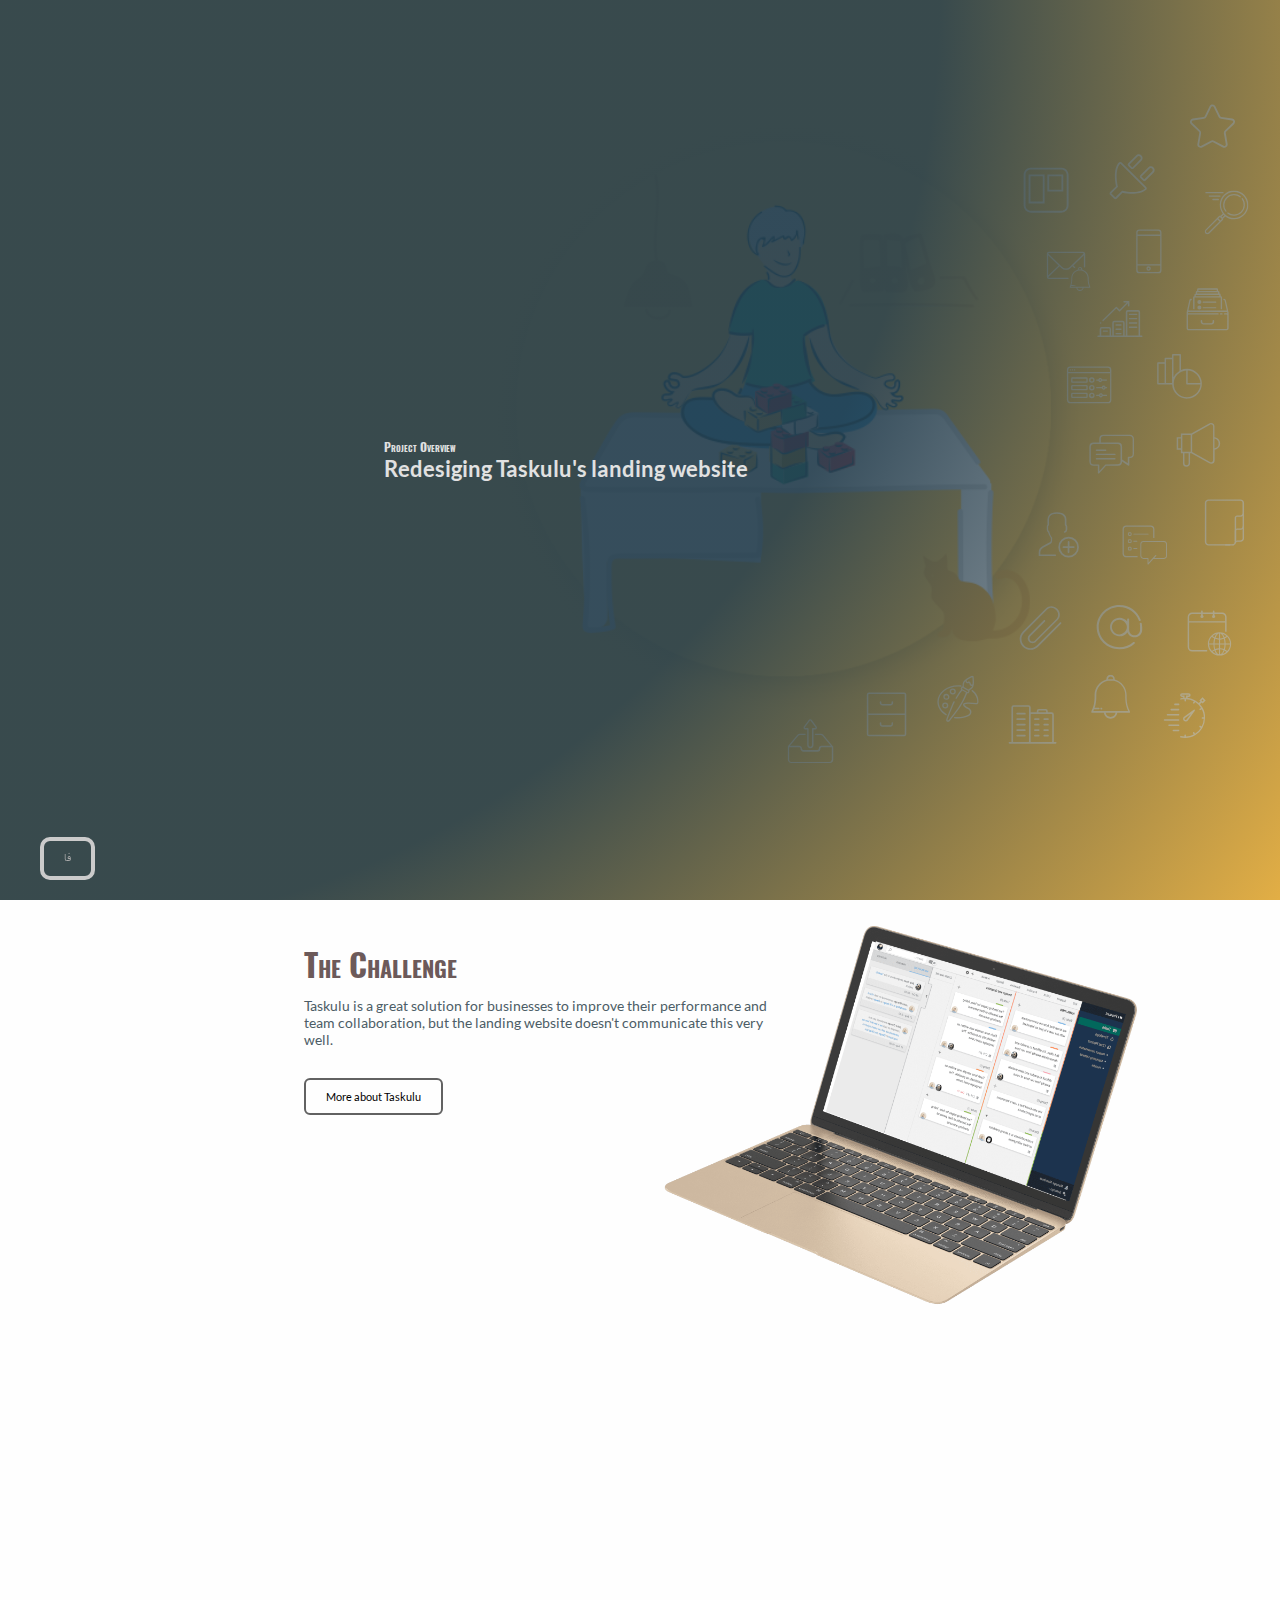
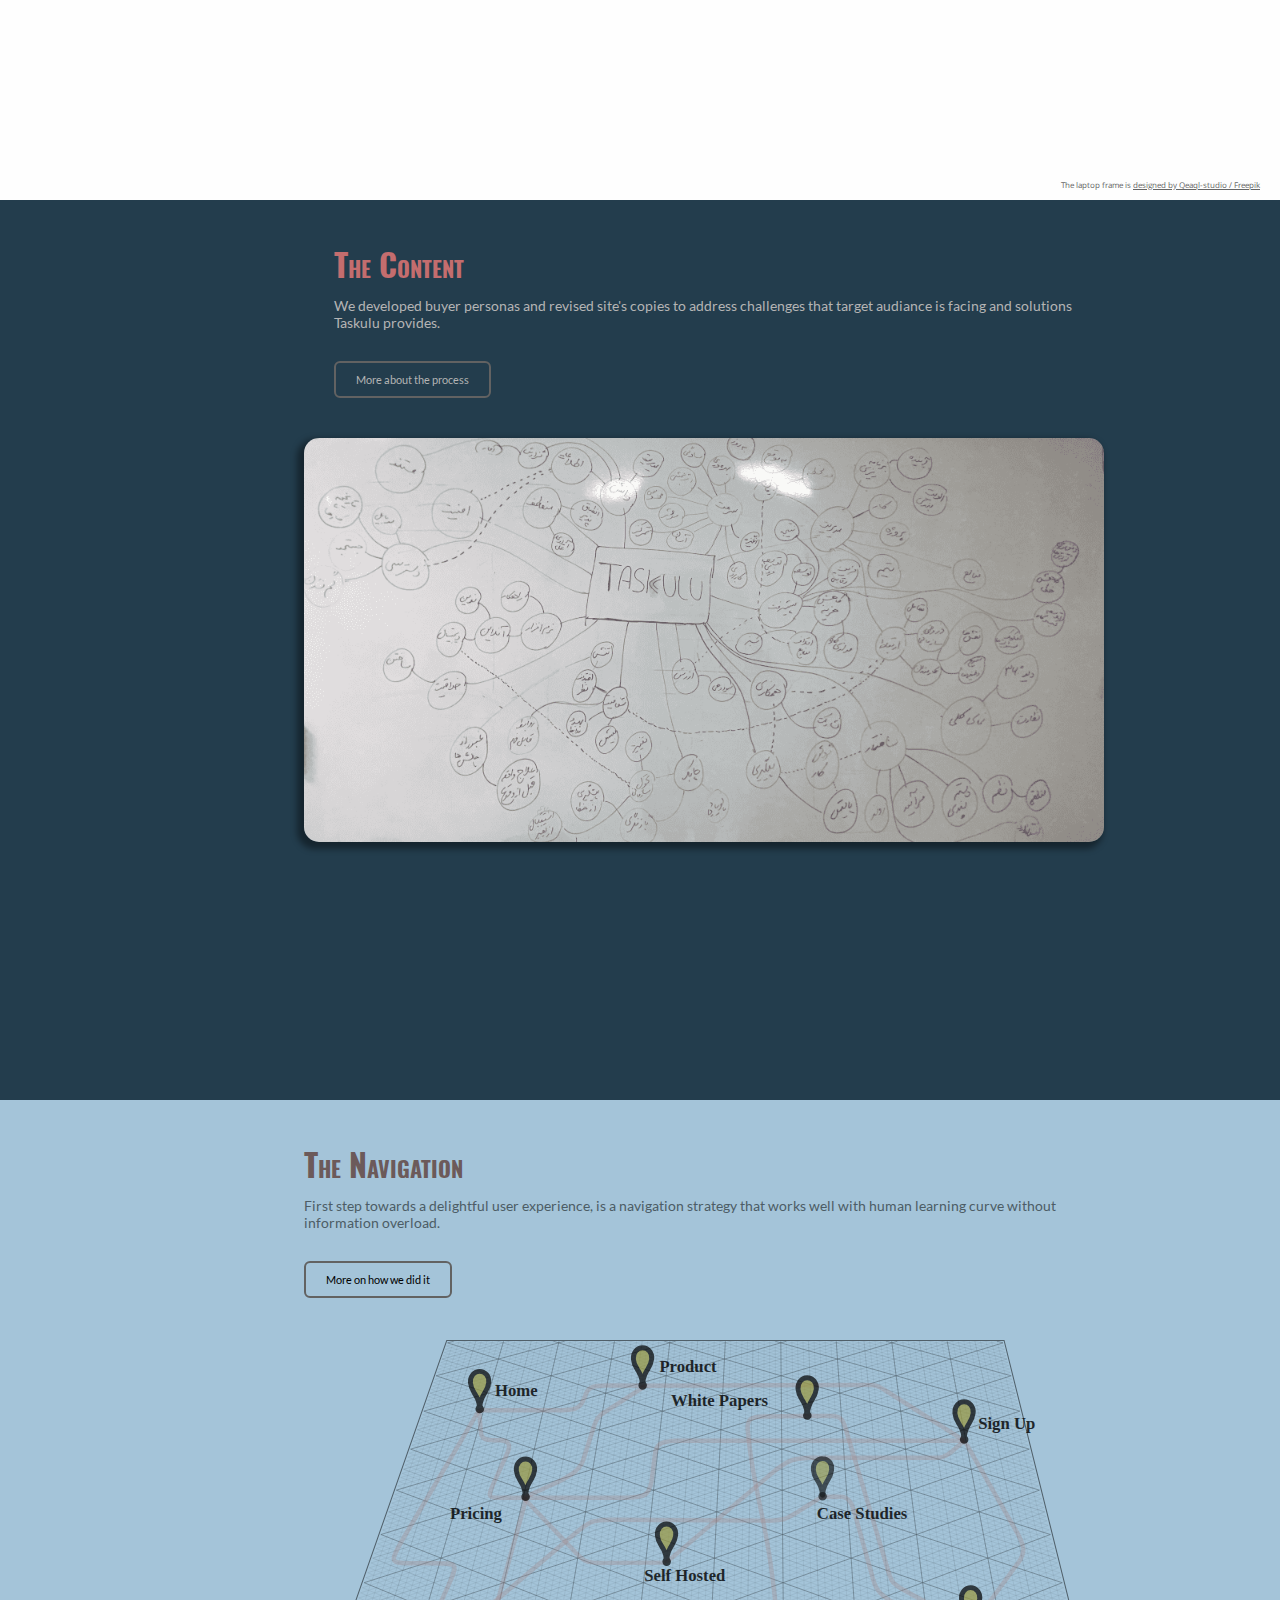
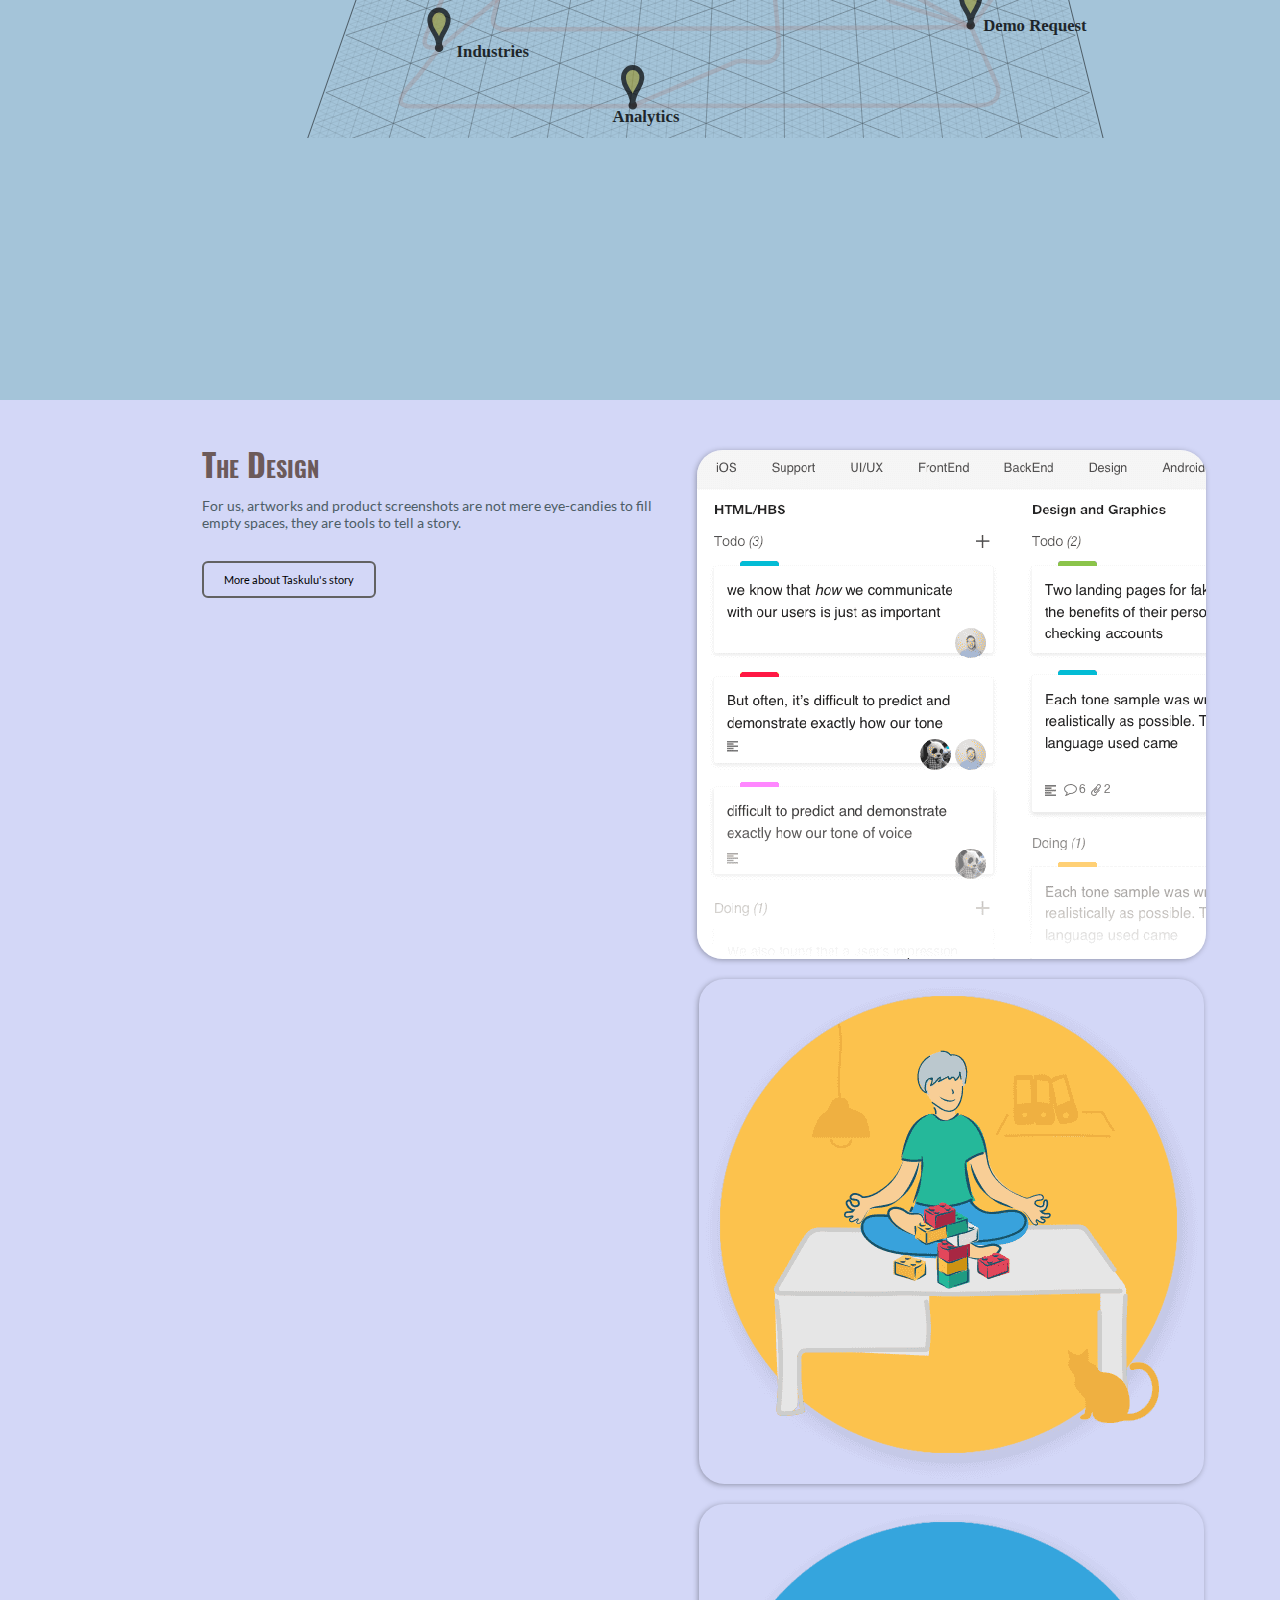
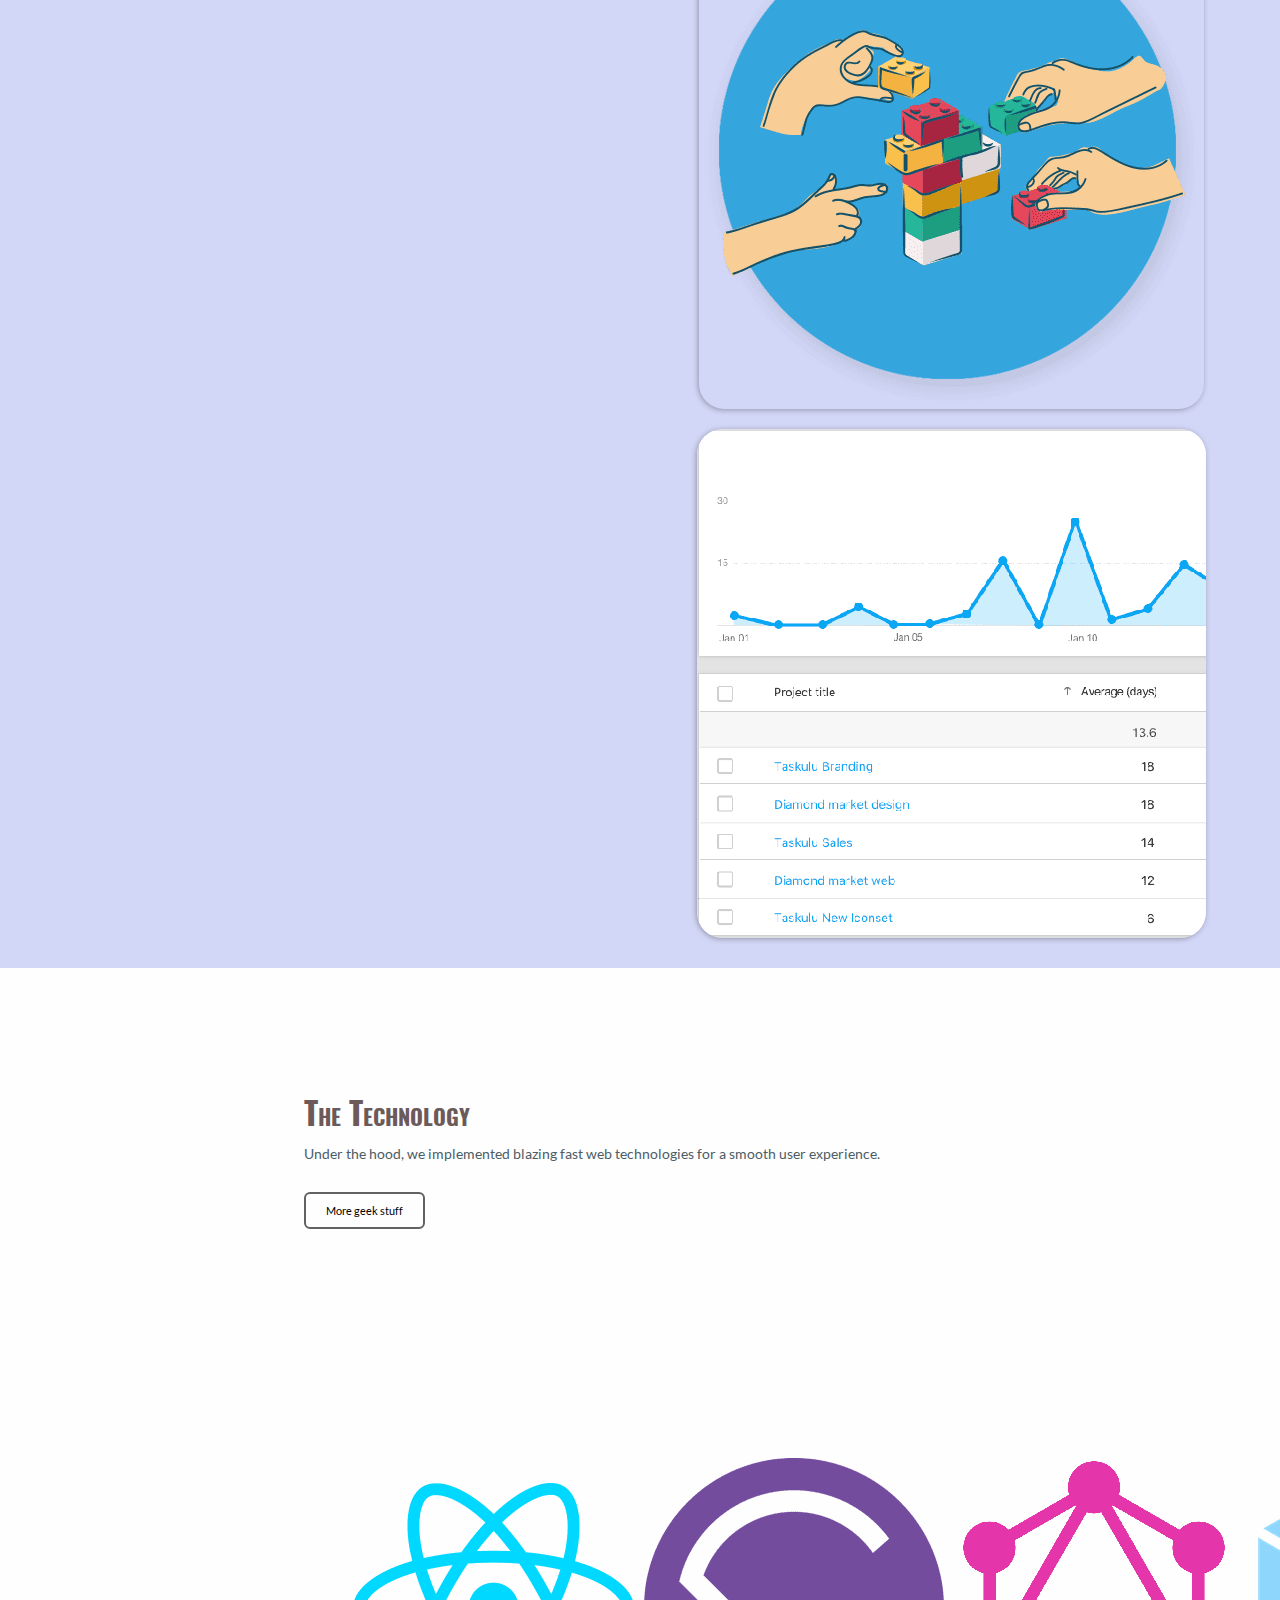
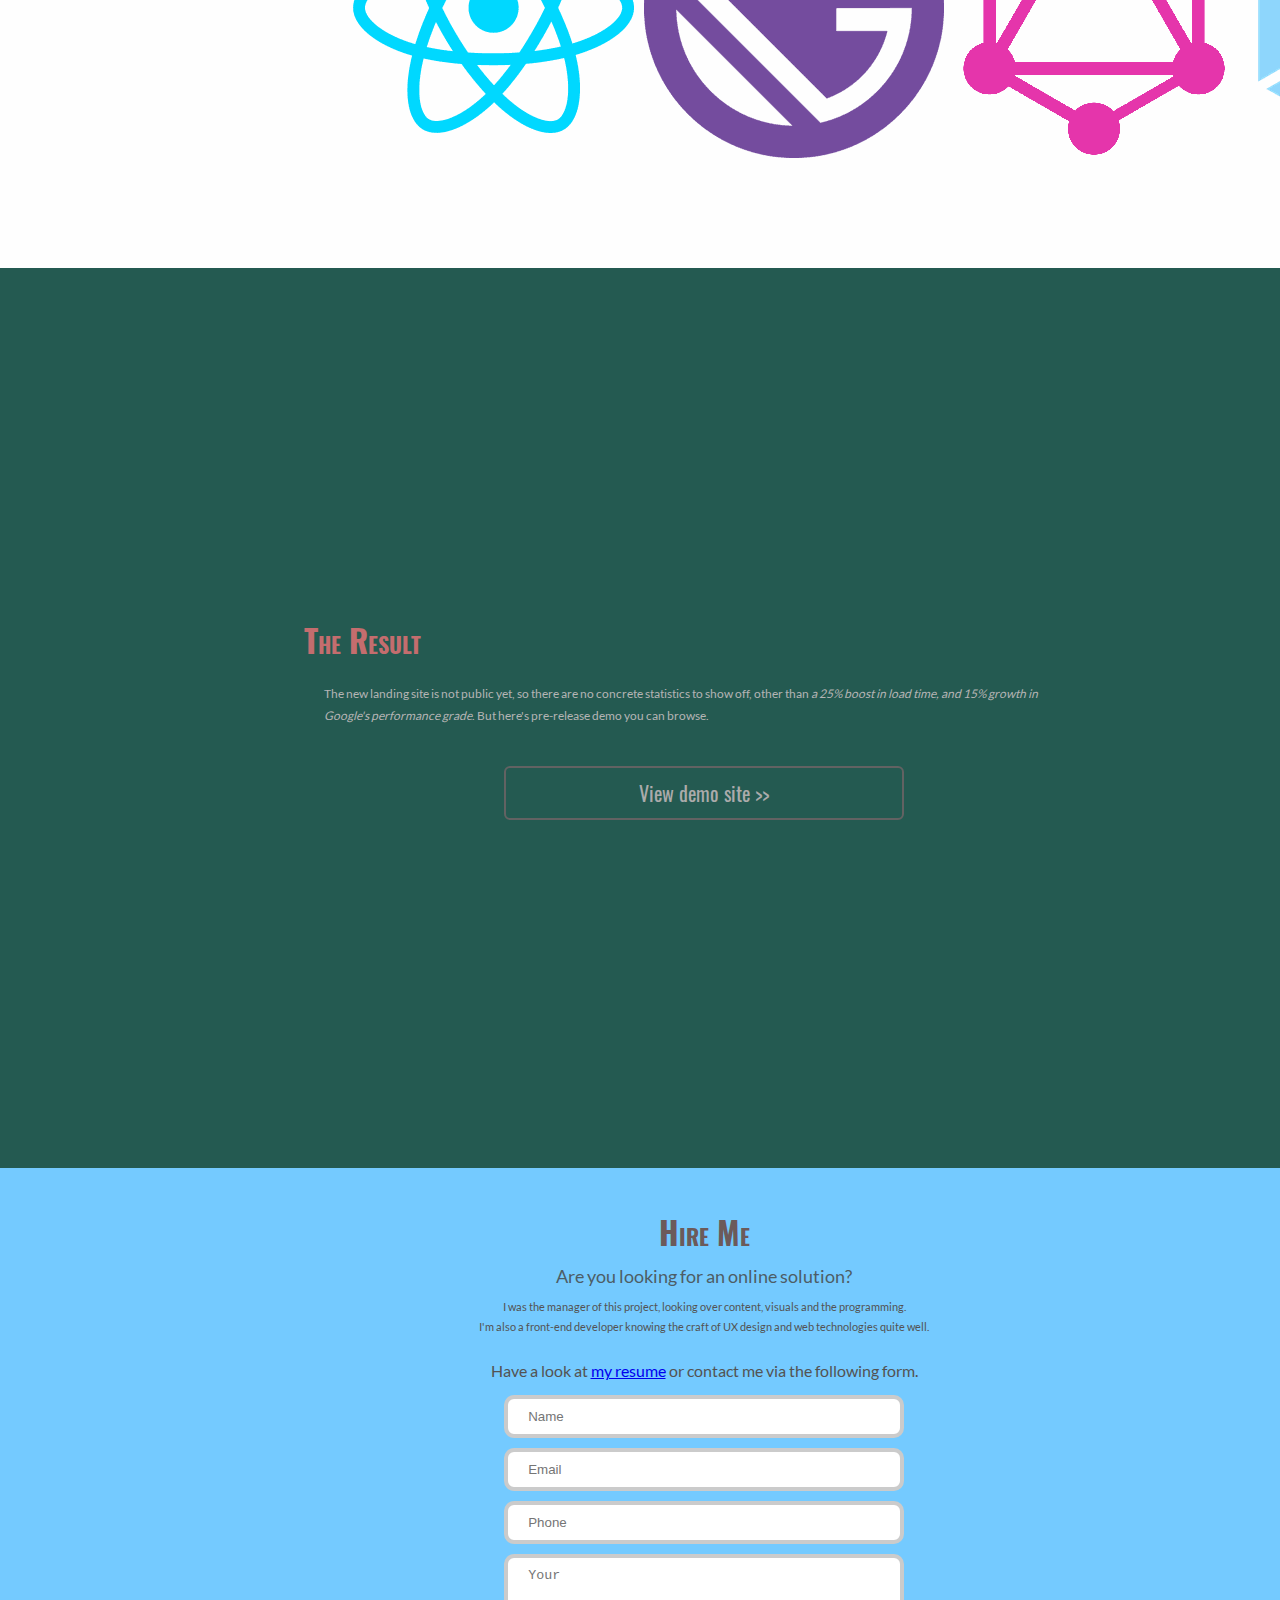
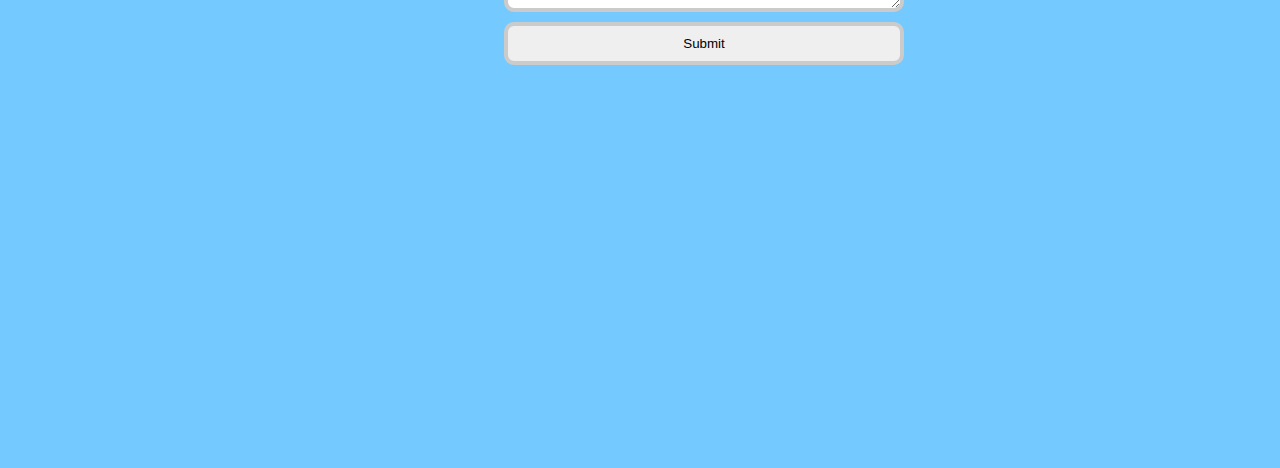
==== taskulu.html @ 46c04c1b "Bumped 1.5" ====
<!DOCTYPE html>
<html dir="ltr">
  <head>
    <meta charset="UTF-8">
    <title>Redesigning Taskulu Landing Pages | Sina Sabbagh</title>
    <!-- <link href="https://fonts.googleapis.com/css?family=Open+Sans|Oswald|Roboto" rel="stylesheet"> -->
  <link href="css/main.d9b1250812ee4d4c879d.css" rel="stylesheet"><link href="css/fonts.css" rel="stylesheet"></head>
  <body class="fold">

    <div id="main-content"></div>
  <script type="text/javascript" src="js/runtime.3bb8c0f67fd676aefd17.js"></script><script type="text/javascript" src="js/vendor.807e82af9c03fbf7064e.js"></script><script type="text/javascript" src="js/main.eb45f261a9bdfcc19842.js"></script><script type="text/javascript" src="js/taskulu.64049c1c1259d223e835.js"></script></body>
</html>
---- css/main.d9b1250812ee4d4c879d.css ----
@font-face {
  font-family: "Sahel";
  src: url(../font/af9c9e017b90773e83fae9c67cc46605.ttf) format("truetype"),
       url(../font/c7a085c1c58b9d9181881635ad5d2256.eot) format("embedded-opentype"),
       url(../font/c59ff27efabee832aace05b00f83fa58.woff) format("woff");
  font-weight: 400;
}
@font-face {
  font-family: "Sahel";
  src: url(../font/5d976e392434aea919481c6c4077c45b.ttf) format("truetype"),
       url(../font/1ae8e586e7959501445728aefc233be3.eot) format("embedded-opentype"),
       url(../font/6f682b927b5a87efbdadcc804914c182.woff) format("woff");
  font-weight: 700;
}
@font-face {
  font-family: "Sahel";
  src: url(../font/68e98d88ec4275b1d8bcd67b2d12091c.ttf) format("truetype"),
       url(../font/a0147ad1d03da743e2d6d07812b6eb13.eot) format("embedded-opentype"),
       url(../font/9229d19cd80fbca55aac46f9d9da66e1.woff) format("woff");
  font-weight: 600;
}
@font-face {
  font-family: "Vazir";
  src: url(../font/dec57885836e1d78b278784703bfc3aa.ttf) format("truetype"),
       url(../font/d45d679ecbbf3e85f6fe924a3349611e.eot) format("embedded-opentype"),
       url(../font/4354348970f3bff75d294a1011617152.woff) format("woff"),
       url(../font/9c8601621b8b811cffb4375d255074cd.woff2) format("woff2");
  font-weight: 700;
}
@font-face {
  font-family: "Vazir";
  src: url(../font/d00f44216fda6aef5873d083017fdd15.ttf) format("truetype"),
       url(../font/b358a632638ddc12101a6dafd633b625.eot) format("embedded-opentype"),
       url(../font/98b6a3b0644ce527306cefecd0311a11.woff) format("woff"),
       url(../font/5c0560feb2821b1ce47e84dbc1f2e877.woff2) format("woff2");
  font-weight: 600;
}
@font-face {
  font-family: "Vazir";
  src: url(../font/11ef813ddc4c9ae17d99028f6132427a.ttf) format("truetype"),
       url(../font/25b78a6e8f255ab89e160c7e4ca30ebb.eot) format("embedded-opentype"),
       url(../font/6134834d89c131f956774f6453ccb75f.woff) format("woff"),
       url(../font/02857cdb103688a9f9026b39a7e4c8d8.woff2) format("woff2");
  font-weight: 500;
}
@font-face {
  font-family: "Vazir";
  src: url(../font/11bc0b0762f1ba3f8393eda4a4d96984.ttf) format("truetype"),
       url(../font/81fd1bcee68b84a31baa21aeb277d7e8.eot) format("embedded-opentype"),
       url(../font/a5772df426fc2720df4132d658940a78.woff) format("woff"),
       url(../font/f92c929f0d7b288b8142477a80589a17.woff2) format("woff2");
  font-weight: 400;
}
@font-face {
  font-family: "Vazir";
  src: url(../font/5a7ca35b2f17908beb216ea97cce08a8.ttf) format("truetype"),
       url(../font/51d16771c8bf9759531066861015353f.eot) format("embedded-opentype"),
       url(../font/388980cd8094ad738e8b23d5c470cac1.woff) format("woff"),
       url(../font/f437d6d275dd7d5c36a5302bc9506e34.woff2) format("woff2");
  font-weight: 300;
}
@font-face {
  font-family: "Samim";
  src: url(../font/a6bec9aa21ea70bc5cdf0bf3d1a1167a.ttf) format("truetype"),
       url(../font/86b8e607522de386e73e6916a2a597df.eot) format("embedded-opentype"),
       url(../font/6265b95a42920a319ffeb9503bd8bc86.woff) format("woff"),
       url(../font/9c8a097add90645d3148366755a5603e.woff2) format("woff2");
  font-weight: 600 700;
}
@font-face {
  font-family: "Samim";
  src: url(../font/cc531f954ce155c4f4863b68e9887b50.ttf) format("truetype"),
       url(../font/72cafbdf020a29ff359617a52f33763c.eot) format("embedded-opentype"),
       url(../font/fa7346efac7e73726609856d16ac964f.woff) format("woff"),
       url(../font/1fbc03d10ac685ee770f932e24f7e5b1.woff2) format("woff2");
  font-weight: 300 400;
}
/* RESET */
*, *:before, *:after {
  -webkit-box-sizing: border-box;
          box-sizing: border-box;
}
html {
  font-size: 62.5%;
  font-family: 'Open Sans'/*rtl:Sahel*/
}
html[dir], [dir] body, [dir] h1, [dir] h2, [dir] h3, [dir] h4, [dir] h5, [dir] h6, [dir] p, [dir] ol, [dir] ul, [dir] menu, [dir] section {
  margin: 0;
  padding: 0;
}
/* Resume */
[dir] .resume {
    margin: 20px 5%;
}
.resume a {
    text-decoration: none;
}
.name {
    font-size: 4rem;
}
#profession {
    font-size: 1.4rem;
    color: #2e2e2b;
}
.job-section {
    width: 60%;
}
.listing-title, #skills {
    font-size: 2.6rem;
    font-weight: 600;
}
[dir] .listing-title, [dir] #skills {
    margin-top: 15px;
}
.job-title {
    font-size: 2rem;
    line-height: 1.6;
    font-weight: 500;
    color: #4f4c4f;
}
.job-link {
    font-size: 1.4rem;
    line-height: 1.5;
    font-weight: 600;
}
[dir] .job-link {
    padding-bottom: 10px;
}
.job-duration {
    font-size: 1.4rem;
    font-style: italic;
    color: #867b86;
    font-weight: 600;
    line-height: 1.5;
}
[dir] .job-duration {
    padding-bottom: 10px;
}
[dir] .job-heading {
    margin-top: 10px;
}
.job-desc {
    font-family: Lato;
    font-size: 1.6rem;
    font-weight: 700;
}
[dir] .job-desc {
    padding-bottom: 15px;
}
[dir] .job-desc ul:not(:first-child) {
    margin-top: 10px;
}
.job-desc ul {
    font-size: 1.4rem;
    font-weight: 400;
    line-height: 1.6;
}
[dir=ltr] .job-desc ul {
  margin-left: 20px;
}
[dir=rtl] .job-desc ul {
    margin-right: 20px;
}
/* skill svg */
.skill-set {
    display: -webkit-inline-box;
    display: -ms-inline-flexbox;
    display: inline-flex;
    -webkit-box-align: start;
        -ms-flex-align: start;
            align-items: start;
    width: 45%;
}
[dir] .skill-set {
    margin: 20px 0;
}
.skill-title {
    font-size: 1.8rem;
    font-weight: 700;
    -ms-flex-preferred-size: 50%;
        flex-basis: 50%;
}
.skill-svg svg {
    width: 30%;
    height: 30%
}
@media (max-width: 1024px) {
    .job-section {
        width: 80%
    }
}
@media (max-width: 800px) {
    .job-section {
        width: 100%
    }
}
@media (max-width: 500px) {
    .skill-set {
        width: 100%;
    }
}
/* MENU */
.menu {
  width: 15%;
  position: fixed;
  z-index: 10;

}
.menu ul {
  width: 80%;
  -webkit-transform: translate(0,-250px);
      -ms-transform: translate(0,-250px);
  transition: opacity 0.3s cubic-bezier(.27,.72,.05,1.24), -webkit-transform 0.3s 0.1s cubic-bezier(.27,.72,.05,1.24);
  -o-transition: opacity 0.3s cubic-bezier(.27,.72,.05,1.24), transform 0.3s 0.1s cubic-bezier(.27,.72,.05,1.24);
  transition: opacity 0.3s cubic-bezier(.27,.72,.05,1.24), transform 0.3s 0.1s cubic-bezier(.27,.72,.05,1.24);
  transition: opacity 0.3s cubic-bezier(.27,.72,.05,1.24), transform 0.3s 0.1s cubic-bezier(.27,.72,.05,1.24), -webkit-transform 0.3s 0.1s cubic-bezier(.27,.72,.05,1.24);
  line-height: 2;
  opacity: 0;
}
[dir] .menu ul {
          transform: translate(0,-250px);
  -webkit-transition: opacity 0.3s cubic-bezier(.27,.72,.05,1.24), -webkit-transform 0.3s 0.1s cubic-bezier(.27,.72,.05,1.24);
  margin: 0 auto;
  padding-top: 20px;
}
.menu li {
  list-style-type: none;
}
.menu li span {
  text-decoration: none;
  color: #ababab;
  font-weight: 600;
  font-size: 0.8rem;
}
.menu li span:hover {
  color: #dfdfdf;
}
[dir] .menu li span:hover {
  cursor: pointer;
}
.menu.dark li span, .menu.dark span:hover {
  color: #1b1b1b;
}
.menu li {
  -o-transition: all 0.3s cubic-bezier(0.46,0.03,.52,0.96);
  transition: all 0.3s cubic-bezier(0.46,0.03,.52,0.96);
}
[dir] .menu li {
  -webkit-transition: all 0.3s cubic-bezier(0.46,0.03,.52,0.96);
}
.menu.show ul {
  opacity: 1;
  -webkit-transform: translate(0,150px);
      -ms-transform: translate(0,150px);
}
[dir] .menu.show ul {
          transform: translate(0,150px);
}
#lang-switch {
  position: fixed;
  bottom: 20px;
  font-weight: 400;
  font-size: 1rem;
  color: #ababab;
}
[dir] #lang-switch {
  background-color: transparent;
  padding: 10px 20px;
  margin-top: 20px;
  border-radius: 10px;
  border: 4px solid #cbcbcb;
}
[dir=ltr] #lang-switch {
  margin-left: 40px;
  font-family: "Vazir"/*rtl:Lato*/;
}
[dir=rtl] #lang-switch {
  margin-right: 40px;
  font-family: Lato;
}
#lang-switch.dark {
  color: #4e4e4e;
}
[dir] #lang-switch.dark {
  border-color: #868686;
}
#credit {
  font-family: 'Open Sans';
  font-size: 0.8rem;
  position: absolute;
  bottom: 0;
}
[dir] #credit {
  padding: 10px 20px;
}
[dir=ltr] #credit {
  right: 0;
}
[dir=rtl] #credit {
  left: 0;
}
/* ENTRY */
.entry {
  min-height: 100vh;
}
[dir] .entry {
  padding-top: 20px;
}
[dir=ltr] .entry {
  padding-left: 15%;
  padding-right: 5%;
}
[dir=rtl] .entry {
  padding-right: 15%;
  padding-left: 5%;
}
.entry.flex-col {
  display: -webkit-box;
  display: -ms-flexbox;
  display: flex;
  -webkit-box-orient: vertical;
  -webkit-box-direction: normal;
      -ms-flex-direction: column;
          flex-direction: column;
  -ms-flex-pack: distribute;
      justify-content: space-around;
}
[dir] .entry.flex-col {
  padding-top: 0;
}
.entry.flex-row {
  display: -webkit-box;
  display: -ms-flexbox;
  display: flex;
  -ms-flex-pack: distribute;
      justify-content: space-around;
}
.entry-copy, .entry-images {
  width: 80%;
}
[dir] .entry-copy, [dir] .entry-images {
  margin: 0 auto;
  padding:  20px 10px;
}
.entry-title {
  font-size: 3.6rem;
  font-variant-caps: small-caps;
  color: #6c5a5a;
  -o-transition: font-size 0.1s;
  transition: font-size 0.1s;
}
[dir] .entry-title {
  -webkit-transition: font-size 0.1s;
}
.entry-intro {
  font-size: 1.4rem;
  -o-transition: font-size 0.1s ;
  transition: font-size 0.1s ;
  color: #4D5D66;
}
[dir] .entry-intro {
  -webkit-transition: font-size 0.1s ;
  padding-top: 10px;
}
.entry-less {
  display: none;
}
.entry-desc {
  display: none;
  font-size: 1.2rem;
  line-height: 1.8;
  z-index: -10;
  transition: display 0.5s, z-index 0.5s, -webkit-transform 0.5s;
  -o-transition: display 0.5s, transform 0.5s, z-index 0.5s;
  transition: display 0.5s, transform 0.5s, z-index 0.5s;
  transition: display 0.5s, transform 0.5s, z-index 0.5s, -webkit-transform 0.5s;
  color: #535353;
}
[dir] .entry-desc {
  padding: 10px 20px;
  -webkit-transition: display 0.5s, z-index 0.5s, -webkit-transform 0.5s;
}
[dir=ltr] .entry-desc {
  -webkit-transform: translate(-100px);
  -ms-transform: translate(-100px);
  transform: translate(-100px);
}
[dir=rtl] .entry-desc {
  -webkit-transform: translate(100px);
      -ms-transform: translate(100px);
          transform: translate(100px);
}
.entry-contact {
  font-size: 1.2rem;
  line-height: 1.8;
  color: #535353;
}
[dir] .entry-contact {
  padding: 10px 20px;
}
.entry-desc.show {
  display: block;
  -webkit-transform: none;
      -ms-transform: none;
  z-index: 10;
}
[dir] .entry-desc.show {
          transform: none;
}
[dir=ltr] .entry-desc ul {
  padding-left: 20px;
}
[dir=rtl] .entry-desc ul {
  padding-right: 20px;
}
.light .entry-title {
  color: /*#dab8b8*/ #C46D6E;
}
.light .entry-intro, .light .entry-desc,
.light .entry-more, .light .entry-less {
  color: #b4b4b4;
}
.more .entry-title {
  font-size: 2rem
}
.more .entry-desc {
  z-index: 10;
  -webkit-transform: none;
      -ms-transform: none;
  display: block
}
[dir] .more .entry-desc {
          transform: none
}
.more .entry-intro {
  font-size: 1rem;
}
.more .entry-less {
  display: inline-block;
}
[dir] .more .entry-less {
  margin-top: 10px;
}
[dir=ltr] .more .entry-less {
  margin-left:  20px;
}
[dir=rtl] .more .entry-less {
  margin-right:  20px;
}
.entry-more, .entry-less {
  font-weight: 700;
  font-size: 1.1rem;
  z-index: 0;
  -webkit-transform: translateY(0);
      -ms-transform: translateY(0);
}
[dir] .entry-more, [dir] .entry-less {
  cursor: pointer;
  border: 2px #626262 solid;
  padding: 10px 20px;
  margin-top: 30px;
  text-align: center;
  border-radius: 6px;
          transform: translateY(0);
}
/* ENTRY & CONTENT */
#content .entry-more, #content .entry-less {
  font-size: 1.1rem;
}
[dir] #content .entry-more, [dir] #content .entry-less {
  text-align: center;
  border-radius: 6px;
}
.more .entry-more, #content .more .entry-more {
  z-index: -10;
  -webkit-transform: translateY(-100px);
      -ms-transform: translateY(-100px);
  display: none
}
[dir] .more .entry-more, [dir] #content .more .entry-more {
          transform: translateY(-100px)
}
.entry-more, #content .entry-more {
  display: inline-block;
  transition: z-index 0.5s, display 0.5s, -webkit-transform 0.5s;
  -o-transition: transform 0.5s, z-index 0.5s, display 0.5s;
  transition: transform 0.5s, z-index 0.5s, display 0.5s;
  transition: transform 0.5s, z-index 0.5s, display 0.5s, -webkit-transform 0.5s;
}
[dir] .entry-more, [dir] #content .entry-more {
  margin-top: 30px;
  -webkit-transition: z-index 0.5s, display 0.5s, -webkit-transform 0.5s;
}
/* SECTIONS:FOLD */
#fold {
  display: -webkit-box;
  display: -ms-flexbox;
  display: flex;
}
[dir=ltr] #fold {
  background: -o-radial-gradient(0 0, circle, rgba(35, 61, 77, 0.9) 60%, rgba(0,0,0,0.1)), url(../images/fold.cbf228968a732eeb3babcf1296fadfa7.svg) right 30% / 100% no-repeat;
  background: radial-gradient(circle at 0 0, rgba(35, 61, 77, 0.9) 60%, rgba(0,0,0,0.1)), url(../images/fold.cbf228968a732eeb3babcf1296fadfa7.svg) right 30% / 100% no-repeat;
}
[dir=rtl] #fold {
  background: radial-gradient(circle at 0 0, rgba(0,0,0,0.1), rgba(35, 61, 77, 0.9) 60%), url(../images/fold-fa.86c01491b7176b899470435030f52497.svg) right 30% / 100% no-repeat;
  background: radial-gradient(circle at 0 0, rgba(0,0,0,0.1), rgba(35, 61, 77, 0.9) 60%), url(../images/fold-fa.86c01491b7176b899470435030f52497.svg) right 30% / 100% no-repeat;
}
[dir=ltr] #fold.entry {
  padding-left: 30%;
}
[dir=rtl] #fold.entry {
  padding-right: 30%;
}
.fold-copy {
  -ms-flex-item-align: center;
      align-self: center;
}
.fold-copy .entry-title {
  font-size: 1.2rem;
  color: #e1e1e1;
}
.fold-copy h1 {
  font-size: 2.2rem;
  color: #e1e1e1;
}
/* SECTIONS:CHALLENGE */
#challenge {
  position: relative;
}
#challenge .entry-image {
  width: 60%;
}
[dir=ltr] #challenge .entry-image {
  float: right;
  -webkit-clip-path:polygon(100% 0px, 100% 100%, 0% 100%, 0% 65.25%, 18.44% 50.05%, 30.58% 28.78%, 37.08% 0%)/*rtl:polygon(56.82% 0px, 68.81% 46.92%, 100% 62.43%, 100% 100%, 0% 100%, 0px 0px)*/;
  clip-path:polygon(100% 0px, 100% 100%, 0% 100%, 0% 65.25%, 18.44% 50.05%, 30.58% 28.78%, 37.08% 0%)/*rtl:polygon(56.82% 0px, 68.81% 46.92%, 100% 62.43%, 100% 100%, 0% 100%, 0px 0px)*/;
  shape-outside: polygon(100% 0px, 100% 100%, 0% 100%, 0% 65.25%, 18.44% 50.05%, 30.58% 28.78%, 37.08% 0%)/*rtl:polygon(56.82% 0px, 68.81% 46.92%, 100% 62.43%, 100% 100%, 0% 100%, 0px 0px)*/;
}
[dir=rtl] #challenge .entry-image {
  float: left;
  -webkit-clip-path:polygon(56.82% 0px, 68.81% 46.92%, 100% 62.43%, 100% 100%, 0% 100%, 0px 0px);
          clip-path:polygon(56.82% 0px, 68.81% 46.92%, 100% 62.43%, 100% 100%, 0% 100%, 0px 0px);
  shape-outside: polygon(56.82% 0px, 68.81% 46.92%, 100% 62.43%, 100% 100%, 0% 100%, 0px 0px);
}
/* SECTIONS:CONTENT */
#content {
  display: -webkit-box;
  display: -ms-flexbox;
  display: flex;
  -webkit-box-orient: vertical;
  -webkit-box-direction: normal;
      -ms-flex-direction: column;
          flex-direction: column;
  color: #e1e1e1;
}
[dir=ltr] #content .entry-copy {
  padding-right: 40px;
  padding-left: 40px;
}
[dir=rtl] #content .entry-copy {
  padding-left: 40px;
  padding-right: 40px;
}
#content .entry-image {
  width: 100%;
}
[dir] #content .entry-image {
  border-radius: 15px;
}
[dir=ltr] #content .entry-image {
  -webkit-box-shadow: -4px 4px 6px 3px rgba(0,0,0,0.4);
  box-shadow: -4px 4px 6px 3px rgba(0,0,0,0.4);
}
[dir=rtl] #content .entry-image {
  -webkit-box-shadow: 4px 4px 6px 3px rgba(0,0,0,0.4);
          box-shadow: 4px 4px 6px 3px rgba(0,0,0,0.4);
}
/* SECTIONS:DESIGN */
#design .entry-images {
  display: -webkit-box;
  display: -ms-flexbox;
  display: flex;
  -ms-flex-wrap: wrap;
      flex-wrap: wrap;
  width: 85%;
  -webkit-box-pack: center;
      -ms-flex-pack: center;
          justify-content: center;
}
#design .entry-image {
  -ms-flex-preferred-size: 48%;
      flex-basis: 48%;
  transition: -webkit-box-shadow 0.5s cubic-bezier(.27,.72,.05,1.24);
  -o-transition: box-shadow 0.5s cubic-bezier(.27,.72,.05,1.24);
  transition: box-shadow 0.5s cubic-bezier(.27,.72,.05,1.24);
  transition: box-shadow 0.5s cubic-bezier(.27,.72,.05,1.24), -webkit-box-shadow 0.5s cubic-bezier(.27,.72,.05,1.24);
}
[dir] #design .entry-image {
  margin: 10px auto;
  border-radius: 5%;
  -webkit-transition: -webkit-box-shadow 0.5s cubic-bezier(.27,.72,.05,1.24);
}
[dir=ltr] #design .entry-image {
  -webkit-box-shadow: -1px 1px 6px -1px rgba(0,0,0,0.4);
  box-shadow: -1px 1px 6px -1px rgba(0,0,0,0.4);
}
[dir=rtl] #design .entry-image {
  -webkit-box-shadow: 1px 1px 6px -1px rgba(0,0,0,0.4);
          box-shadow: 1px 1px 6px -1px rgba(0,0,0,0.4);
}
[dir=ltr] #design .entry-image:hover {
  -webkit-box-shadow: -2px 2px 7px -1px rgba(0,0,0,0.4);
  box-shadow: -2px 2px 7px -1px rgba(0,0,0,0.4);
}
[dir=rtl] #design .entry-image:hover {
  -webkit-box-shadow: 2px 2px 7px -1px rgba(0,0,0,0.4);
          box-shadow: 2px 2px 7px -1px rgba(0,0,0,0.4);
}
/* SECTIONS:TECHNOLOGY */
#technology .entry-images {
  display: -webkit-box;
  display: -ms-flexbox;
  display: flex;
  -ms-flex-pack: distribute;
      justify-content: space-around;
}
[dir] #technology .entry-images {
  padding: 10px 50px;
}
#technology .entry-image {
  -ms-flex-preferred-size: 10%;
      flex-basis: 10%
}
/* SECTIONS:HIRE */
[dir] #hire .entry-copy {
  text-align: center;
}
#hire .entry-intro {
  font-size: 1.8rem;
}
#hire .entry-desc {
  font-size: 1.1rem;
}
#hire .entry-contact {
  font-size: 1.6rem;
}
/* SECTIONS:RESULT */
#result .entry-more {
  width: 50%;
  display: block;
}
[dir] #result .entry-more {
  margin: 30px auto 0;
}
#result .entry-more a {
  text-decoration: none;
  color: #ababab;
  font-size: 2rem;
}
[dir=ltr] #result .entry-more a {
  font-weight: 400/*rtl:600*/;
  font-family: Oswald/*rtl:Samim*/;
}
[dir=rtl] #result .entry-more a {
  font-weight: 600;
  font-family: Samim;
}
/*Fonts*/
.entry-title {
  font-weight: 700;
  font-size: 3.2rem;
}
[dir=ltr] .entry-title {
  font-family: Oswald/*rtl:Sahel*/;
}
[dir=rtl] .entry-title {
  font-family: Sahel;
}
.entry-intro {
  font-weight: 400;
}
[dir=ltr] .entry-intro {
  font-family: Lato/*rtl:Vazir*/;
}
[dir=rtl] .entry-intro {
  font-family: Vazir;
}
.entry-more, .entry-less {
  font-weight: 400;
}
[dir=ltr] .entry-more, [dir=ltr] .entry-less {
  font-family: Lato/*rtl:Samim*/;
}
[dir=rtl] .entry-more, [dir=rtl] .entry-less {
  font-family: Samim;
}
.entry-desc, .entry-contact {
  font-weight: 400;
  font-size: 1.2rem;
}
[dir=ltr] .entry-desc, [dir=ltr] .entry-contact {
  font-family: Lato /*rtl:Vazir*/;
}
[dir=rtl] .entry-desc, [dir=rtl] .entry-contact {
  font-family: Vazir;
}
.fold-copy h1 {
  font-weight: 700
}
[dir=ltr] .fold-copy h1 {
  font-family: Lato /*rtl:Sahel*/
}
[dir=rtl] .fold-copy h1 {
  font-family: Sahel
}
[dir=ltr] .menu li span {
  font-family: 'Open Sans'/*rtl:Samim*/;
  font-weight: 600/*rtl:400*/;
}
[dir=rtl] .menu li span {
  font-family: Samim;
  font-weight: 400;
}
svg {
  width: 100%
}
svg .lines {
  opacity: 0.3
}
.navigation-svg {
  width: 80%;
}
[dir] .navigation-svg {
  margin: 0 auto;
}
[dir=ltr] #home-industry, [dir=ltr] #industry-cs, [dir=ltr] #cs-demo, [dir=ltr] #pricing-demo, [dir=ltr] #pricing-product, [dir=ltr] #product-signup, [dir=ltr] #home-pricing, [dir=ltr] #pricing-sh, [dir=ltr] #sh-signup  {
  -webkit-animation: highlight 6s;
  animation: highlight 6s;
  -webkit-animation-iteration-count: infinite;
  animation-iteration-count: infinite;
  -webkit-animation-timing-function: cubic-bezier(.39,.58,.57,1);
  animation-timing-function: cubic-bezier(.39,.58,.57,1);
}
[dir=rtl] #home-industry, [dir=rtl] #industry-cs, [dir=rtl] #cs-demo, [dir=rtl] #pricing-demo, [dir=rtl] #pricing-product, [dir=rtl] #product-signup, [dir=rtl] #home-pricing, [dir=rtl] #pricing-sh, [dir=rtl] #sh-signup  {

  -webkit-animation: highlight 6s;

          animation: highlight 6s;
  -webkit-animation-iteration-count: infinite;
          animation-iteration-count: infinite;
  -webkit-animation-timing-function: cubic-bezier(.39,.58,.57,1);
          animation-timing-function: cubic-bezier(.39,.58,.57,1);
}
[dir=ltr] #home-industry {
  -webkit-animation-delay: 1.2s;
  animation-delay: 1.2s;
}
[dir=rtl] #home-industry {
  -webkit-animation-delay: 1.2s;
          animation-delay: 1.2s;
}
[dir=ltr] #industry-cs {
  -webkit-animation-delay: 1.5s;
  animation-delay: 1.5s;
}
[dir=rtl] #industry-cs {
  -webkit-animation-delay: 1.5s;
          animation-delay: 1.5s;
}
[dir=ltr] #cs-demo {
  -webkit-animation-delay: 1.6s;
  animation-delay: 1.6s;
}
[dir=rtl] #cs-demo {
  -webkit-animation-delay: 1.6s;
          animation-delay: 1.6s;
}
[dir=ltr] #pricing-demo {
  -webkit-animation-delay: 1.9s;
  animation-delay: 1.9s;
}
[dir=rtl] #pricing-demo {
  -webkit-animation-delay: 1.9s;
          animation-delay: 1.9s;
}
[dir=ltr] #pricing-product {
  -webkit-animation-delay: 2.1s;
  animation-delay: 2.1s;
}
[dir=rtl] #pricing-product {
  -webkit-animation-delay: 2.1s;
          animation-delay: 2.1s;
}
[dir=ltr] #product-signup {
  -webkit-animation-delay: 2.3s;
  animation-delay: 2.3s;
}
[dir=rtl] #product-signup {
  -webkit-animation-delay: 2.3s;
          animation-delay: 2.3s;
}
[dir=ltr] #home-pricing {
  -webkit-animation-delay: 4s;
  animation-delay: 4s;
}
[dir=rtl] #home-pricing {
  -webkit-animation-delay: 4s;
          animation-delay: 4s;
}
[dir=ltr] #pricing-sh {
  -webkit-animation-delay: 4.2s;
  animation-delay: 4.2s;
}
[dir=rtl] #pricing-sh {
  -webkit-animation-delay: 4.2s;
          animation-delay: 4.2s;
}
[dir=ltr] #sh-signup {
  -webkit-animation-delay: 4.4s;
  animation-delay: 4.4s;
}
[dir=rtl] #sh-signup {
  -webkit-animation-delay: 4.4s;
          animation-delay: 4.4s;
}
@-webkit-keyframes highlight {
  0% {
    opacity: 0.3;
  }
  7% {
    opacity: 1
  }
  14% {
    opacity: 0.3;
  }
}
@keyframes highlight {
  0% {
    opacity: 0.3;
  }
  7% {
    opacity: 1
  }
  14% {
    opacity: 0.3;
  }
}
#wp, #analytic, #home, #industry, #cs, #demo, #pricing, #product, #signup, #sh {
   opacity: 0.8;
}
#wp:hover, #analytic:hover, #home:hover, #industry:hover, #cs:hover, #demo:hover, #pricing:hover, #product:hover, #signup:hover, #sh:hover {
   opacity: 1;
}
/* #home, #industry, #cs, #demo, #pricing, #product, #signup, #sh { */
/*   opacity: 0.7; */
/*   animation: pin-highlight 6s; */
/*   animation-iteration-count: infinite; */
/* } */
/* #home { */
/*   animation-delay: 1.2s; */
/* } */
/* #industry { */
/*   animation-delay: 1.5s; */
/* } */
/* #cs { */
/*   animation-delay: 1.6s; */
/* } */
/* #demo { */
/*   animation-delay: 1.9s; */
/* } */
/* #pricing { */
/*   animation-delay: 2.1s; */
/* } */
/* #product { */
/*   animation-delay: 2.3s; */
/* } */
/* #signup { */
/*   animation-delay: 2.5s; */
/* } */
/* @keyframes pin-highlight { */
/*   0% { */
/*     opacity: 0.7 */
/*   } */
/*   1% { */
/*     opacity: 1; */
/*   } */
/*   14% { */
/*     opacity: 0.7 */
/*   } */
/* } */
form {
  width: 50%
}
[dir] form {
  margin: 0 auto
}
input, form button, textarea {
  display: block;
  width: 100%;
}
[dir] input, [dir] form button, [dir] textarea {
  padding: 10px 20px;
  margin-bottom: 10px;
  border: 4px solid #cbcbcb;
  border-radius: 10px;
}


/*# sourceMappingURL=main.d9b1250812ee4d4c879d.css.map*/
---- css/fonts.css ----
/* === Lato - regular */
@font-face {
	font-family: 'Lato';
	font-style: normal;
	font-weight: 400;
	src: url("./../font/Lato-Regular.eot");
	src: local("Lato Regular"),
		local("Lato-Regular"),
		url("./../font/Lato-Regular.eot") format("embedded-opentype"),
		url("./../font/Lato-Regular.woff2") format("woff2"),
		url("./../font/Lato-Regular.woff") format("woff"),
		url("./../font/Lato-Regular.ttf") format("truetype"),
		url("./../font/Lato-Regular.svg") format("svg");
}

/* === Lato - 700 */
@font-face {
	font-family: 'Lato';
	font-style: normal;
	font-weight: 700;
	src: url("./../font/Lato-Bold.eot");
	src: local("Lato Bold"),
		local("Lato-Bold"),
		url("./../font/Lato-Bold.eot") format("embedded-opentype"),
		url("./../font/Lato-Bold.woff2") format("woff2"),
		url("./../font/Lato-Bold.woff") format("woff"),
		url("./../font/Lato-Bold.ttf") format("truetype"),
		url("./../font/Lato-Bold.svg") format("svg");
}

/* === Open Sans - regular */
@font-face {
	font-family: 'Open Sans';
	font-style: normal;
	font-weight: 400;
	src: url("./../font/OpenSans-Regular.eot");
	src: local("Open Sans Regular"),
		local("OpenSans-Regular"),
		url("./../font/OpenSans-Regular.eot") format("embedded-opentype"),
		url("./../font/OpenSans-Regular.woff2") format("woff2"),
		url("./../font/OpenSans-Regular.woff") format("woff"),
		url("./../font/OpenSans-Regular.ttf") format("truetype"),
		url("./../font/OpenSans-Regular.svg") format("svg");
}

/* === Open Sans - 600 */
@font-face {
	font-family: 'Open Sans';
	font-style: normal;
	font-weight: 600;
	src: url("./../font/OpenSans-SemiBold.eot");
	src: local("Open Sans SemiBold"),
		local("OpenSans-SemiBold"),
		url("./../font/OpenSans-SemiBold.eot") format("embedded-opentype"),
		url("./../font/OpenSans-SemiBold.woff2") format("woff2"),
		url("./../font/OpenSans-SemiBold.woff") format("woff"),
		url("./../font/OpenSans-SemiBold.ttf") format("truetype"),
		url("./../font/OpenSans-SemiBold.svg") format("svg");
}

/* === Open Sans - 700 */
@font-face {
	font-family: 'Open Sans';
	font-style: normal;
	font-weight: 700;
	src: url("./../font/OpenSans-Bold.eot");
	src: local("Open Sans Bold"),
		local("OpenSans-Bold"),
		url("./../font/OpenSans-Bold.eot") format("embedded-opentype"),
		url("./../font/OpenSans-Bold.woff2") format("woff2"),
		url("./../font/OpenSans-Bold.woff") format("woff"),
		url("./../font/OpenSans-Bold.ttf") format("truetype"),
		url("./../font/OpenSans-Bold.svg") format("svg");
}

/* === Oswald - regular */
@font-face {
	font-family: 'Oswald';
	font-style: normal;
	font-weight: 400;
	src: url("./../font/Oswald-Regular.eot");
	src: local("Oswald Regular"),
		local("Oswald-Regular"),
		url("./../font/Oswald-Regular.eot") format("embedded-opentype"),
		url("./../font/Oswald-Regular.woff2") format("woff2"),
		url("./../font/Oswald-Regular.woff") format("woff"),
		url("./../font/Oswald-Regular.ttf") format("truetype"),
		url("./../font/Oswald-Regular.svg") format("svg");
}

/* === Oswald - 700 */
@font-face {
	font-family: 'Oswald';
	font-style: normal;
	font-weight: 700;
	src: url("./../font/Oswald-Bold.eot");
	src: local("Oswald Bold"),
		local("Oswald-Bold"),
		url("./../font/Oswald-Bold.eot") format("embedded-opentype"),
		url("./../font/Oswald-Bold.woff2") format("woff2"),
		url("./../font/Oswald-Bold.woff") format("woff"),
		url("./../font/Oswald-Bold.ttf") format("truetype"),
		url("./../font/Oswald-Bold.svg") format("svg");
}
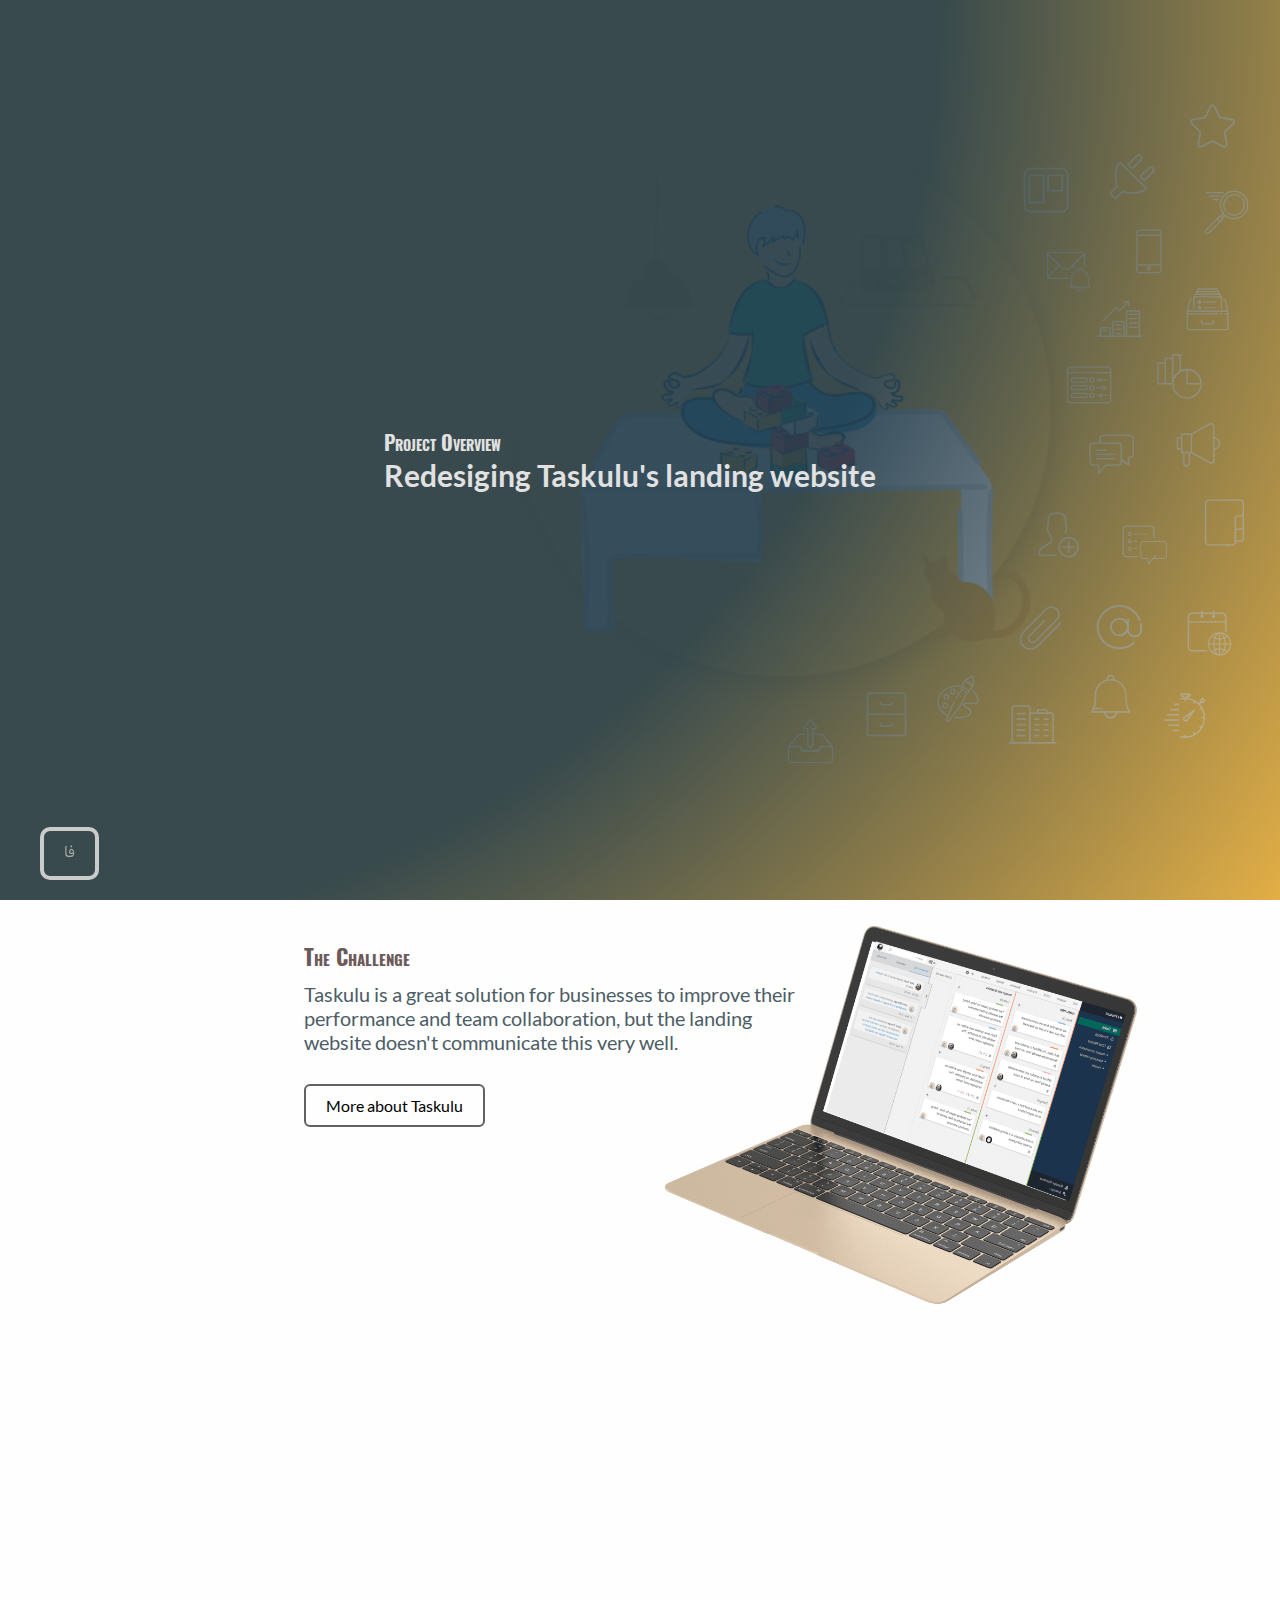
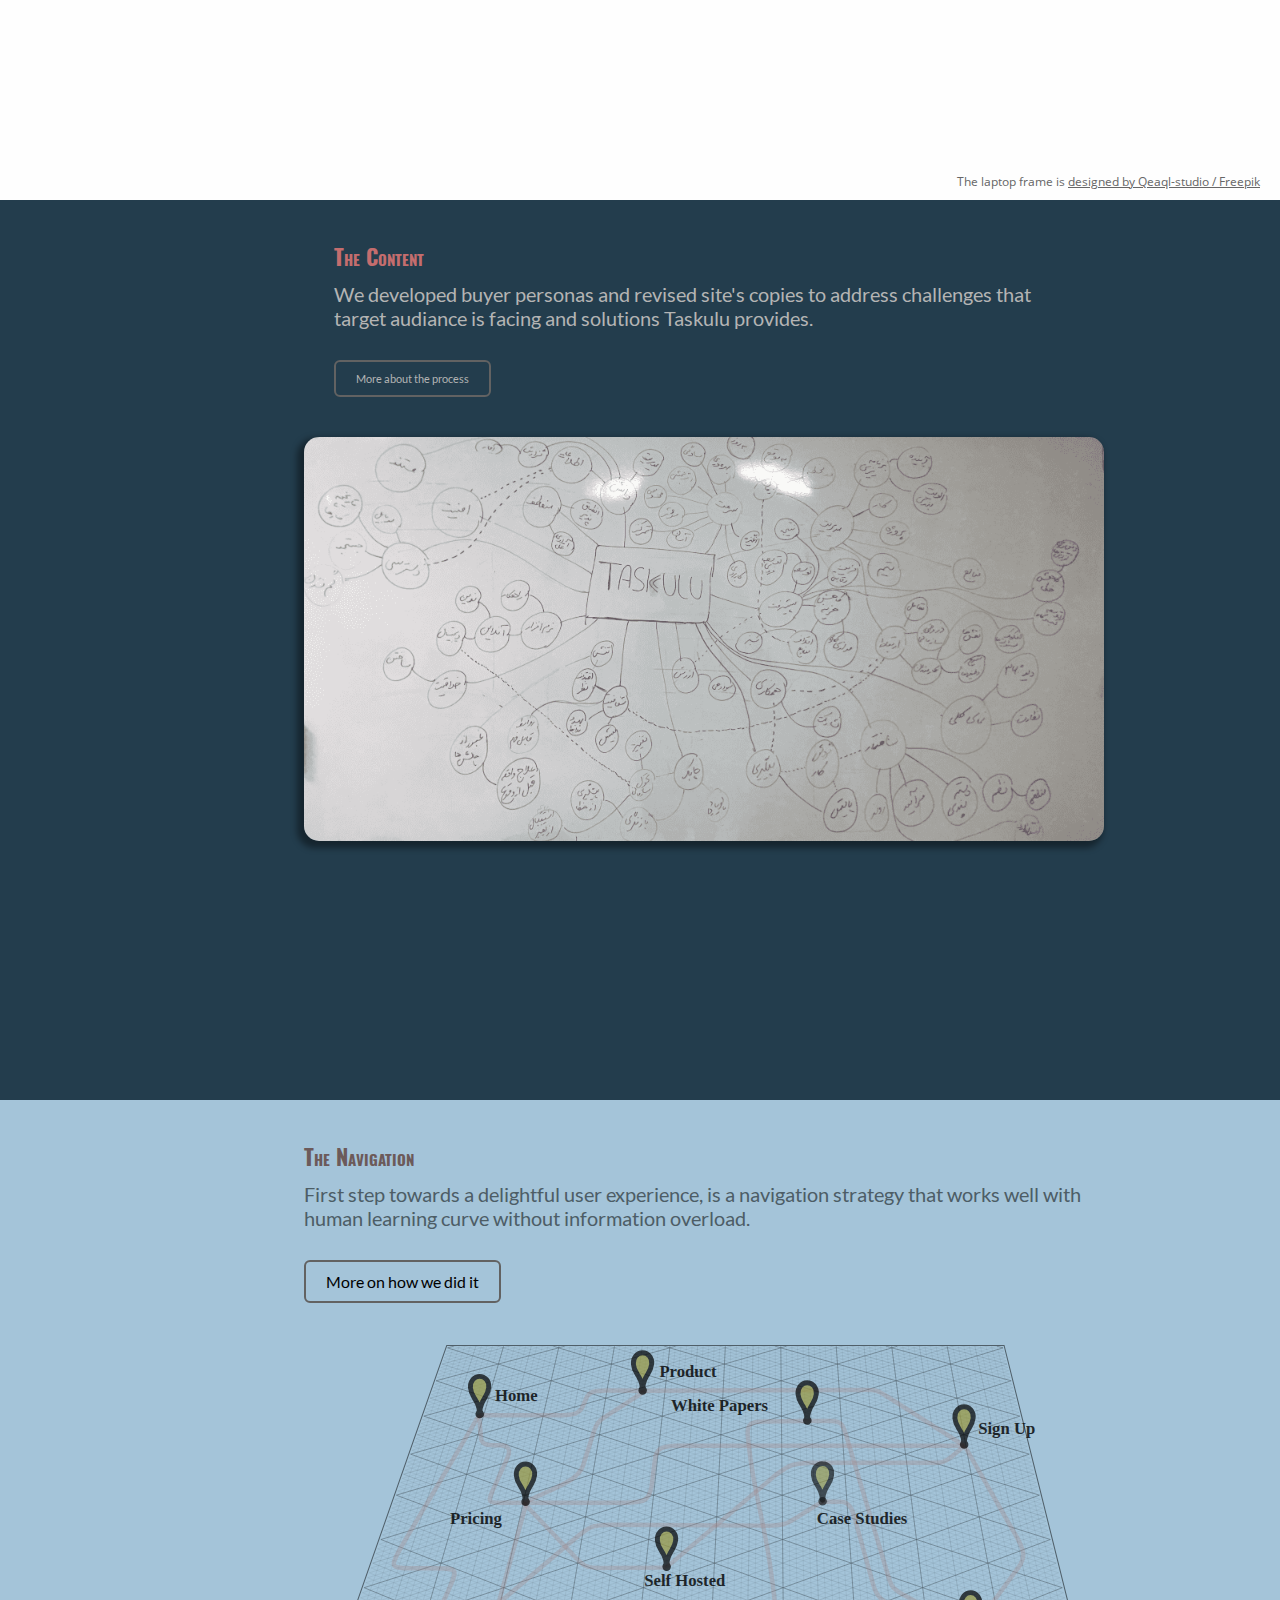
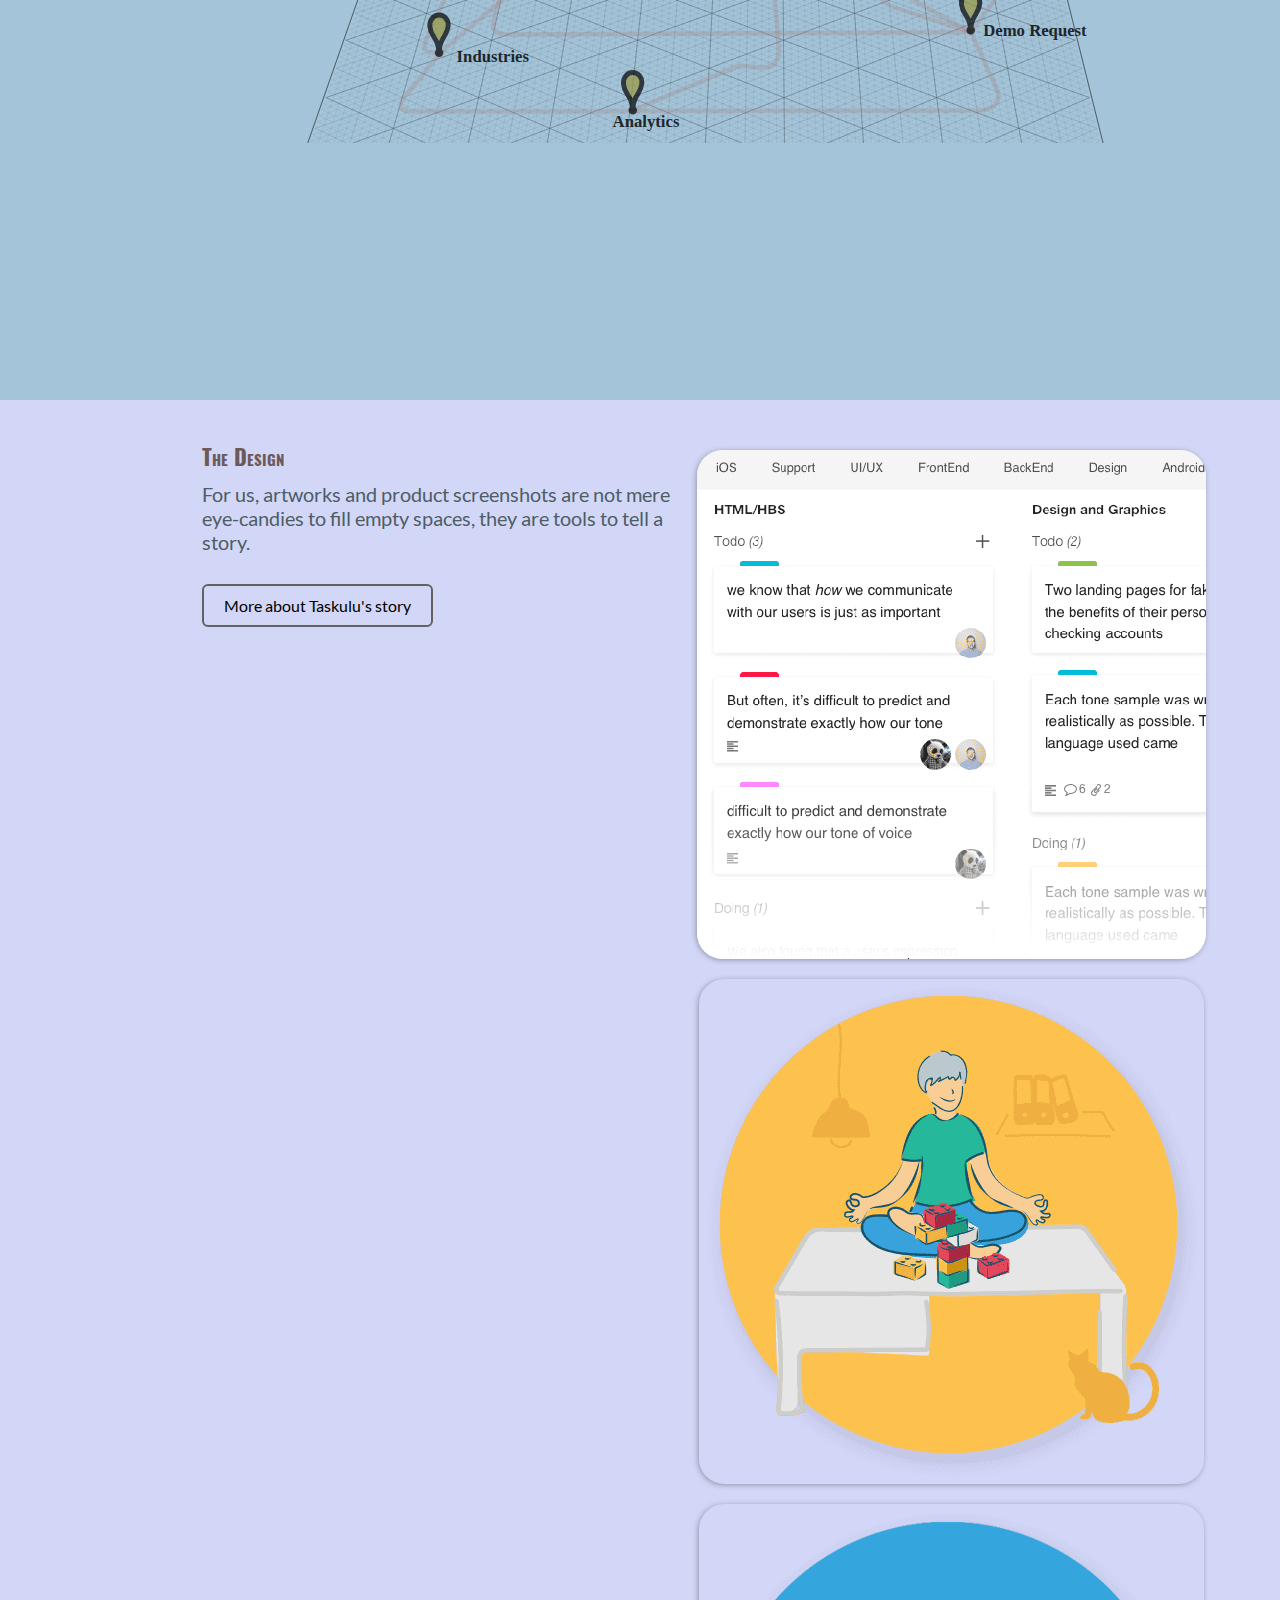
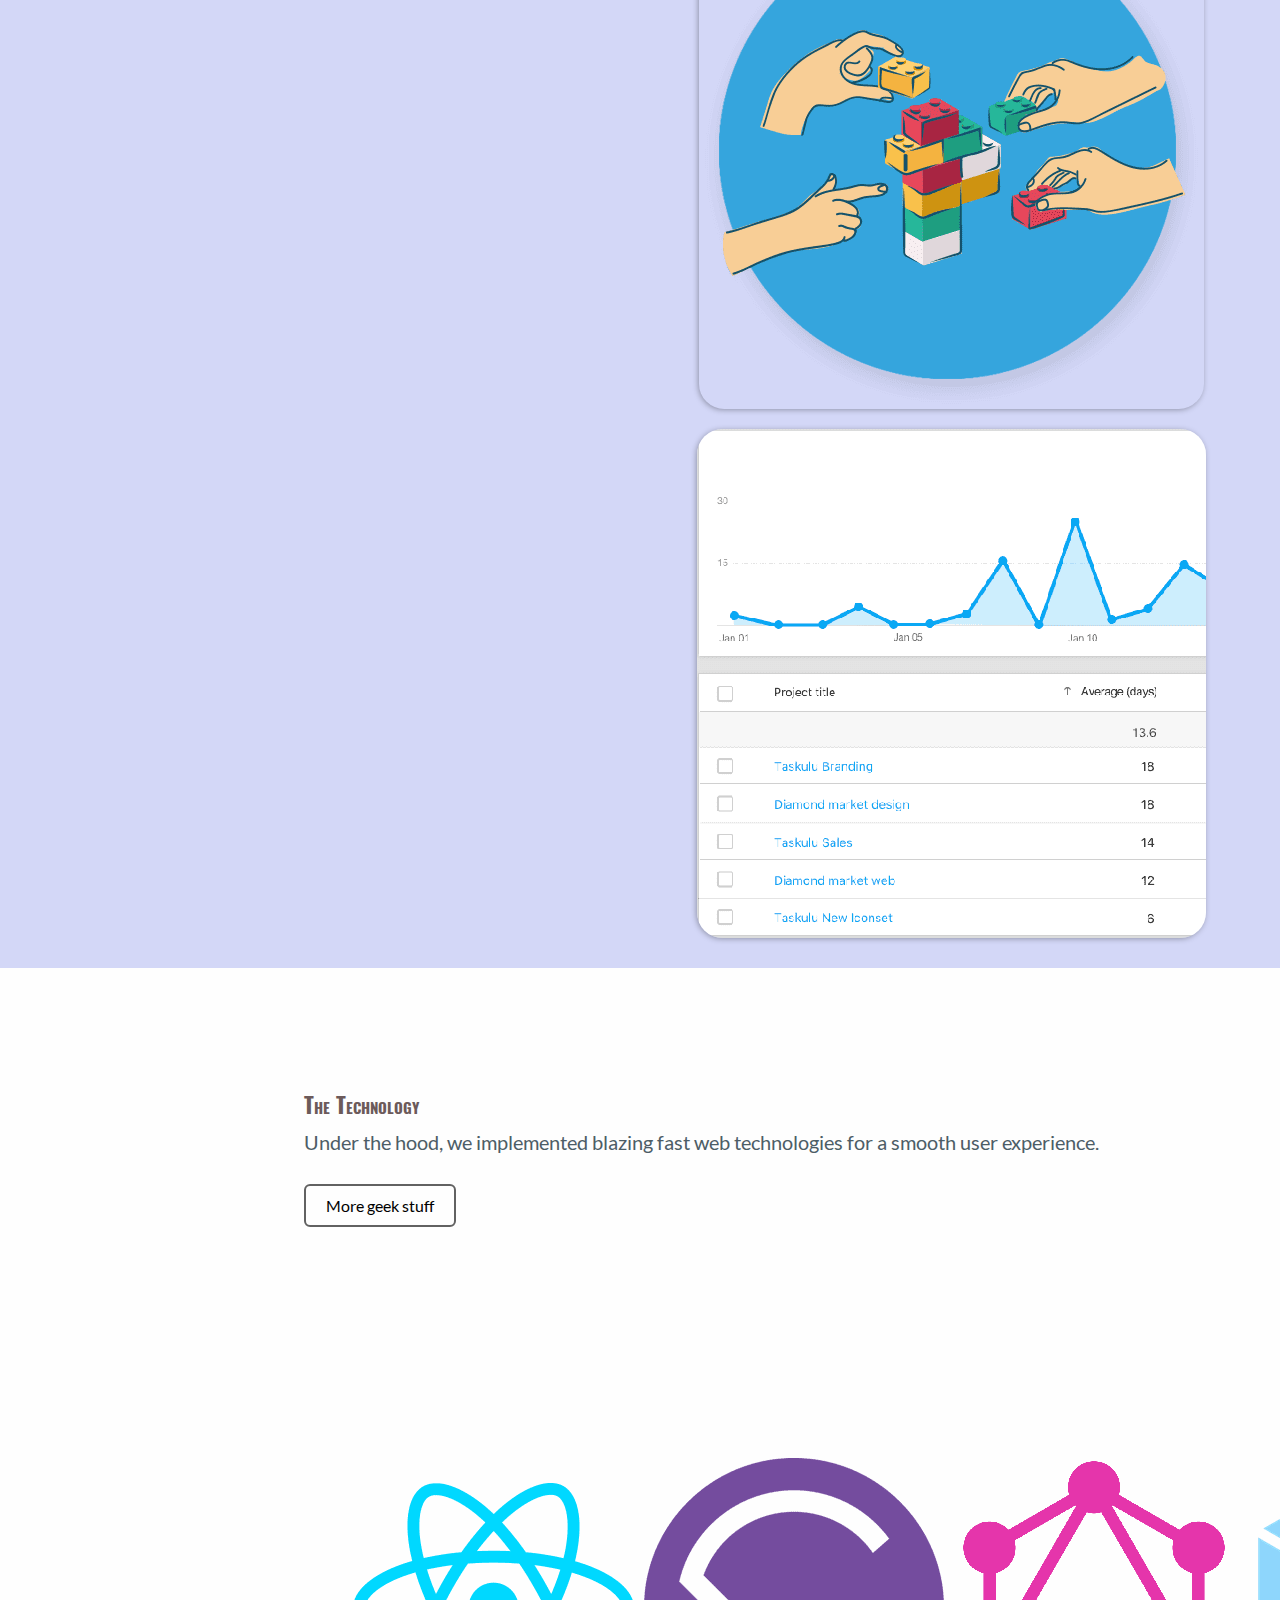
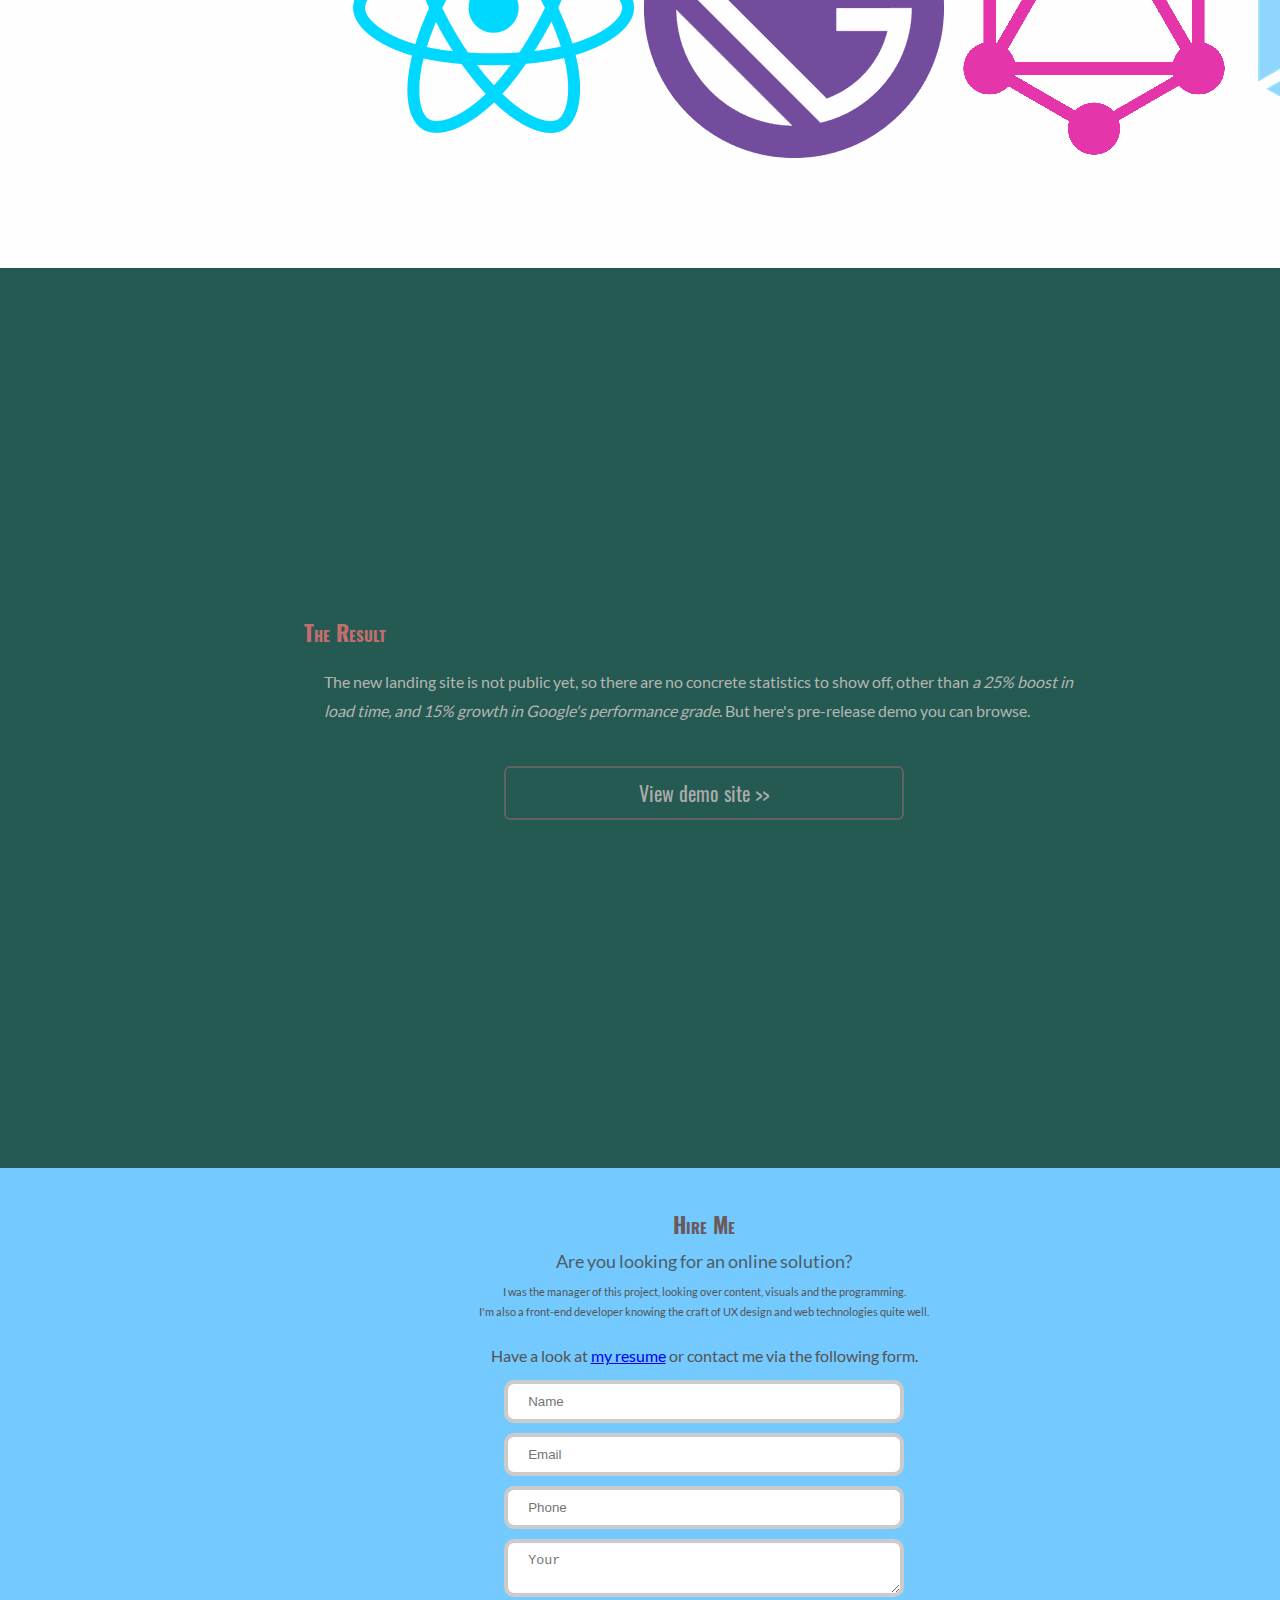
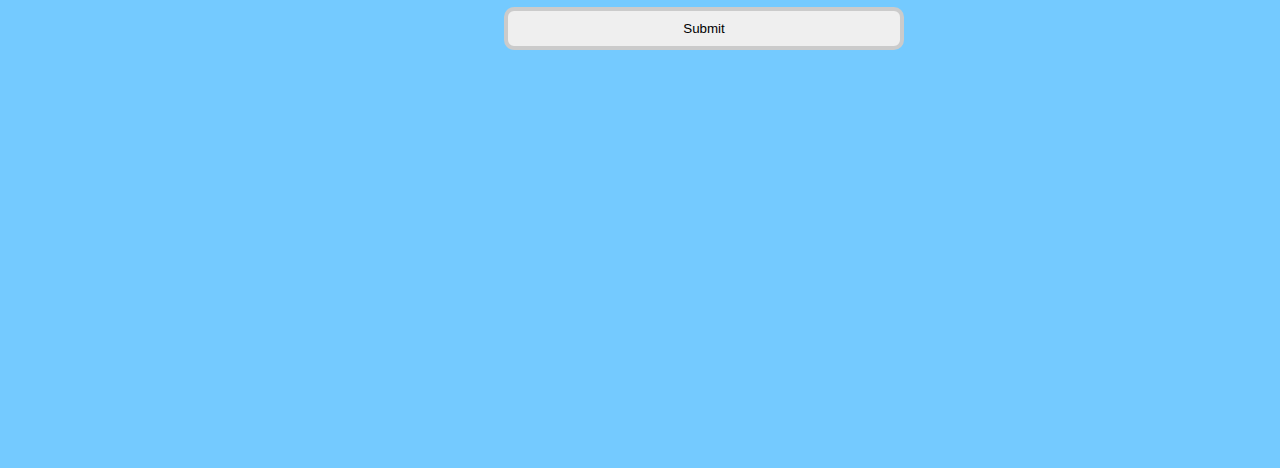
==== commit 060ceb66: "Bumped 1.6" ====
--- a/taskulu.html
+++ b/taskulu.html
@@ -2,11 +2,12 @@
 <html dir="ltr">
   <head>
     <meta charset="UTF-8">
+    <meta name="viewport" content="width=device-width, initial-scale=1">
     <title>Redesigning Taskulu Landing Pages | Sina Sabbagh</title>
     <!-- <link href="https://fonts.googleapis.com/css?family=Open+Sans|Oswald|Roboto" rel="stylesheet"> -->
-  <link href="css/main.d9b1250812ee4d4c879d.css" rel="stylesheet"><link href="css/fonts.css" rel="stylesheet"></head>
+  <link href="css/main.ac43b252aa2b470c6ae0.css" rel="stylesheet"><link href="css/fonts.css" rel="stylesheet"></head>
   <body class="fold">
 
     <div id="main-content"></div>
-  <script type="text/javascript" src="js/runtime.3bb8c0f67fd676aefd17.js"></script><script type="text/javascript" src="js/vendor.807e82af9c03fbf7064e.js"></script><script type="text/javascript" src="js/main.eb45f261a9bdfcc19842.js"></script><script type="text/javascript" src="js/taskulu.64049c1c1259d223e835.js"></script></body>
+  <script type="text/javascript" src="js/runtime.3bb8c0f67fd676aefd17.js"></script><script type="text/javascript" src="js/vendor.807e82af9c03fbf7064e.js"></script><script type="text/javascript" src="js/main.821a8065cde7e154964a.js"></script><script type="text/javascript" src="js/taskulu.4ad4bd91d25a23949497.js"></script></body>
 </html>
--- a/css/main.ac43b252aa2b470c6ae0.css
+++ b/css/main.ac43b252aa2b470c6ae0.css
@@ -0,0 +1,1001 @@
+@font-face {
+  font-family: "Sahel";
+  src: url(../font/af9c9e017b90773e83fae9c67cc46605.ttf) format("truetype"),
+       url(../font/c7a085c1c58b9d9181881635ad5d2256.eot) format("embedded-opentype"),
+       url(../font/c59ff27efabee832aace05b00f83fa58.woff) format("woff");
+  font-weight: 400;
+}
+@font-face {
+  font-family: "Sahel";
+  src: url(../font/5d976e392434aea919481c6c4077c45b.ttf) format("truetype"),
+       url(../font/1ae8e586e7959501445728aefc233be3.eot) format("embedded-opentype"),
+       url(../font/6f682b927b5a87efbdadcc804914c182.woff) format("woff");
+  font-weight: 700;
+}
+@font-face {
+  font-family: "Sahel";
+  src: url(../font/68e98d88ec4275b1d8bcd67b2d12091c.ttf) format("truetype"),
+       url(../font/a0147ad1d03da743e2d6d07812b6eb13.eot) format("embedded-opentype"),
+       url(../font/9229d19cd80fbca55aac46f9d9da66e1.woff) format("woff");
+  font-weight: 600;
+}
+@font-face {
+  font-family: "Vazir";
+  src: url(../font/dec57885836e1d78b278784703bfc3aa.ttf) format("truetype"),
+       url(../font/d45d679ecbbf3e85f6fe924a3349611e.eot) format("embedded-opentype"),
+       url(../font/4354348970f3bff75d294a1011617152.woff) format("woff"),
+       url(../font/9c8601621b8b811cffb4375d255074cd.woff2) format("woff2");
+  font-weight: 700;
+}
+@font-face {
+  font-family: "Vazir";
+  src: url(../font/d00f44216fda6aef5873d083017fdd15.ttf) format("truetype"),
+       url(../font/b358a632638ddc12101a6dafd633b625.eot) format("embedded-opentype"),
+       url(../font/98b6a3b0644ce527306cefecd0311a11.woff) format("woff"),
+       url(../font/5c0560feb2821b1ce47e84dbc1f2e877.woff2) format("woff2");
+  font-weight: 600;
+}
+@font-face {
+  font-family: "Vazir";
+  src: url(../font/11ef813ddc4c9ae17d99028f6132427a.ttf) format("truetype"),
+       url(../font/25b78a6e8f255ab89e160c7e4ca30ebb.eot) format("embedded-opentype"),
+       url(../font/6134834d89c131f956774f6453ccb75f.woff) format("woff"),
+       url(../font/02857cdb103688a9f9026b39a7e4c8d8.woff2) format("woff2");
+  font-weight: 500;
+}
+@font-face {
+  font-family: "Vazir";
+  src: url(../font/11bc0b0762f1ba3f8393eda4a4d96984.ttf) format("truetype"),
+       url(../font/81fd1bcee68b84a31baa21aeb277d7e8.eot) format("embedded-opentype"),
+       url(../font/a5772df426fc2720df4132d658940a78.woff) format("woff"),
+       url(../font/f92c929f0d7b288b8142477a80589a17.woff2) format("woff2");
+  font-weight: 400;
+}
+@font-face {
+  font-family: "Vazir";
+  src: url(../font/5a7ca35b2f17908beb216ea97cce08a8.ttf) format("truetype"),
+       url(../font/51d16771c8bf9759531066861015353f.eot) format("embedded-opentype"),
+       url(../font/388980cd8094ad738e8b23d5c470cac1.woff) format("woff"),
+       url(../font/f437d6d275dd7d5c36a5302bc9506e34.woff2) format("woff2");
+  font-weight: 300;
+}
+@font-face {
+  font-family: "Samim";
+  src: url(../font/a6bec9aa21ea70bc5cdf0bf3d1a1167a.ttf) format("truetype"),
+       url(../font/86b8e607522de386e73e6916a2a597df.eot) format("embedded-opentype"),
+       url(../font/6265b95a42920a319ffeb9503bd8bc86.woff) format("woff"),
+       url(../font/9c8a097add90645d3148366755a5603e.woff2) format("woff2");
+  font-weight: 600 700;
+}
+@font-face {
+  font-family: "Samim";
+  src: url(../font/cc531f954ce155c4f4863b68e9887b50.ttf) format("truetype"),
+       url(../font/72cafbdf020a29ff359617a52f33763c.eot) format("embedded-opentype"),
+       url(../font/fa7346efac7e73726609856d16ac964f.woff) format("woff"),
+       url(../font/1fbc03d10ac685ee770f932e24f7e5b1.woff2) format("woff2");
+  font-weight: 300 400;
+}
+/* RESET */
+*, *:before, *:after {
+  -webkit-box-sizing: border-box;
+          box-sizing: border-box;
+}
+html {
+  font-size: 62.5%;
+  font-family: 'Open Sans'/*rtl:Sahel*/
+}
+html[dir], [dir] body, [dir] h1, [dir] h2, [dir] h3, [dir] h4, [dir] h5, [dir] h6, [dir] p, [dir] ol, [dir] ul, [dir] menu, [dir] section {
+  margin: 0;
+  padding: 0;
+}
+/* Resume */
+[dir] .resume {
+    margin: 20px 5%;
+}
+.resume a {
+    color: #473B38;
+}
+.resume a:visited {
+    color: #946456;
+}
+.name {
+    font-size: 5rem;
+    color: #283330;
+}
+#profession {
+    font-size: 1.4rem;
+    color: #283330;
+}
+.job-section {
+    width: 60%;
+}
+.listing-title, #skills {
+    font-size: 2.2rem;
+    font-weight: 600;
+    color: #384743;
+}
+[dir] .listing-title, [dir] #skills {
+    margin-top: 15px;
+}
+.job-title {
+    font-size: 1.8rem;
+    line-height: 1.6;
+    font-weight: 700;
+    color: #42544F;
+}
+.job-link {
+    font-size: 1.6rem;
+    line-height: 1.5;
+    font-weight: 600;
+}
+[dir] .job-link {
+    padding-bottom: 5px;
+}
+.job-duration {
+    font-size: 1.4rem;
+    font-style: italic;
+    color: #867b86;
+    font-weight: 600;
+    line-height: 1.5;
+}
+[dir] .job-duration {
+    padding-bottom: 10px;
+}
+[dir] .job-entry {
+    padding-bottom: 15px;
+}
+[dir] .job-heading {
+    margin-top: 10px;
+}
+.job-desc {
+    line-height: 1.5;
+    font-family: Lato;
+    font-size: 1.6rem;
+    color: #283330;
+}
+[dir] .job-desc {
+    padding-bottom: 5px;
+}
+[dir] .job-desc ul:not(:first-child) {
+    margin-top: 10px;
+}
+.job-desc ul {
+    font-weight: 400;
+    line-height: 1.6;
+}
+[dir=ltr] .job-desc ul {
+  margin-left: 20px;
+}
+[dir=rtl] .job-desc ul {
+    margin-right: 20px;
+}
+.job-tech {
+    font-family: Lato;
+    font-size: 1.4rem;
+    font-style: italic;
+    font-weight: 700;
+    color: #42544F;
+}
+/* skill svg */
+.skill-set {
+    display: -webkit-inline-box;
+    display: -ms-inline-flexbox;
+    display: inline-flex;
+    -webkit-box-align: start;
+        -ms-flex-align: start;
+            align-items: start;
+    width: 45%;
+}
+[dir] .skill-set {
+    margin: 20px 0;
+}
+.skill-title {
+    -ms-flex-preferred-size: 50%;
+        flex-basis: 50%;
+    font-family: Lato;
+    font-size: 1.8rem;
+    color: #283330;
+}
+.skill-svg svg {
+    width: 30%;
+    height: 30%
+}
+@media (max-width: 991.98px) {
+    .job-section {
+        width: 80%
+    }
+}
+@media (max-width: 767.98px) {
+    .job-section {
+        width: 100%
+    }
+}
+@media (max-width: 575.98px) {
+    .job-section {
+        width: 100%;
+    }
+    .skill-set {
+        width: 100%;
+    }
+}
+/* MENU */
+.menu {
+  width: 15%;
+  position: fixed;
+  z-index: 10;
+
+}
+.menu ul {
+  width: 80%;
+  -webkit-transform: translate(0,-250px);
+      -ms-transform: translate(0,-250px);
+  transition: opacity 0.3s cubic-bezier(.27,.72,.05,1.24), -webkit-transform 0.3s 0.1s cubic-bezier(.27,.72,.05,1.24);
+  -o-transition: opacity 0.3s cubic-bezier(.27,.72,.05,1.24), transform 0.3s 0.1s cubic-bezier(.27,.72,.05,1.24);
+  transition: opacity 0.3s cubic-bezier(.27,.72,.05,1.24), transform 0.3s 0.1s cubic-bezier(.27,.72,.05,1.24);
+  transition: opacity 0.3s cubic-bezier(.27,.72,.05,1.24), transform 0.3s 0.1s cubic-bezier(.27,.72,.05,1.24), -webkit-transform 0.3s 0.1s cubic-bezier(.27,.72,.05,1.24);
+  line-height: 2;
+  opacity: 0;
+}
+[dir] .menu ul {
+          transform: translate(0,-250px);
+  -webkit-transition: opacity 0.3s cubic-bezier(.27,.72,.05,1.24), -webkit-transform 0.3s 0.1s cubic-bezier(.27,.72,.05,1.24);
+  margin: 0 auto;
+  padding-top: 20px;
+}
+.menu li {
+  list-style-type: none;
+}
+.menu li a {
+  text-decoration: none;
+  color: #ababab;
+  font-weight: 600;
+  font-size: 1rem;
+}
+.menu li a:hover {
+  color: #dfdfdf;
+}
+[dir] .menu li a:hover {
+  cursor: pointer;
+}
+.menu.dark li a, .menu.dark a:hover {
+  color: #1b1b1b;
+}
+.menu li {
+  -o-transition: all 0.3s cubic-bezier(0.46,0.03,.52,0.96);
+  transition: all 0.3s cubic-bezier(0.46,0.03,.52,0.96);
+}
+[dir] .menu li {
+  -webkit-transition: all 0.3s cubic-bezier(0.46,0.03,.52,0.96);
+}
+.menu.show ul {
+  opacity: 1;
+  -webkit-transform: translate(0,150px);
+      -ms-transform: translate(0,150px);
+}
+[dir] .menu.show ul {
+          transform: translate(0,150px);
+}
+#lang-switch {
+  position: fixed;
+  bottom: 20px;
+  font-weight: 400;
+  font-size: 1.6rem;
+  color: #ababab;
+}
+[dir] #lang-switch {
+  background-color: transparent;
+  padding: 10px 20px;
+  margin-top: 20px;
+  border-radius: 10px;
+  border: 4px solid #cbcbcb;
+}
+[dir=ltr] #lang-switch {
+  margin-left: 40px;
+  font-family: "Vazir"/*rtl:Lato*/;
+}
+[dir=rtl] #lang-switch {
+  margin-right: 40px;
+  font-family: Lato;
+}
+#lang-switch.dark {
+  color: #4e4e4e;
+}
+[dir] #lang-switch.dark {
+  border-color: #868686;
+}
+#credit {
+  font-family: 'Open Sans';
+  font-size: 1.2rem;
+  position: absolute;
+  bottom: 0;
+}
+[dir] #credit {
+  padding: 10px 20px;
+}
+[dir=ltr] #credit {
+  right: 0;
+}
+[dir=rtl] #credit {
+  left: 0;
+}
+/* ENTRY */
+.entry {
+  min-height: 100vh;
+}
+[dir] .entry {
+  padding-top: 20px;
+}
+[dir=ltr] .entry {
+  padding-left: 15%;
+  padding-right: 5%;
+}
+[dir=rtl] .entry {
+  padding-right: 15%;
+  padding-left: 5%;
+}
+.entry.flex-col {
+  display: -webkit-box;
+  display: -ms-flexbox;
+  display: flex;
+  -webkit-box-orient: vertical;
+  -webkit-box-direction: normal;
+      -ms-flex-direction: column;
+          flex-direction: column;
+  -ms-flex-pack: distribute;
+      justify-content: space-around;
+}
+[dir] .entry.flex-col {
+  padding-top: 0;
+}
+.entry.flex-row {
+  display: -webkit-box;
+  display: -ms-flexbox;
+  display: flex;
+  -ms-flex-pack: distribute;
+      justify-content: space-around;
+}
+.entry-copy, .entry-images {
+  width: 80%;
+}
+[dir] .entry-copy, [dir] .entry-images {
+  margin: 0 auto;
+  padding:  20px 10px;
+}
+.entry-title {
+  font-variant-caps: small-caps;
+  color: #6c5a5a;
+  -o-transition: font-size 0.1s;
+  transition: font-size 0.1s;
+}
+[dir] .entry-title {
+  -webkit-transition: font-size 0.1s;
+}
+.entry-intro {
+  -o-transition: font-size 0.1s ;
+  transition: font-size 0.1s ;
+  color: #4D5D66;
+  display: block;
+}
+[dir] .entry-intro {
+  -webkit-transition: font-size 0.1s ;
+  padding-top: 10px;
+  margin-top: 0;
+}
+.entry-less {
+  display: none;
+}
+.entry-desc {
+  display: none;
+
+  line-height: 1.8;
+  z-index: -10;
+  transition: display 0.5s, z-index 0.5s, -webkit-transform 0.5s;
+  -o-transition: display 0.5s, transform 0.5s, z-index 0.5s;
+  transition: display 0.5s, transform 0.5s, z-index 0.5s;
+  transition: display 0.5s, transform 0.5s, z-index 0.5s, -webkit-transform 0.5s;
+  color: #535353;
+}
+[dir] .entry-desc {
+  padding: 10px 20px;
+  -webkit-transition: display 0.5s, z-index 0.5s, -webkit-transform 0.5s;
+}
+[dir=ltr] .entry-desc {
+  -webkit-transform: translate(-100px);
+  -ms-transform: translate(-100px);
+  transform: translate(-100px);
+}
+[dir=rtl] .entry-desc {
+  -webkit-transform: translate(100px);
+      -ms-transform: translate(100px);
+          transform: translate(100px);
+}
+.entry-contact {
+  font-size: 1.2rem;
+  line-height: 1.8;
+  color: #535353;
+}
+[dir] .entry-contact {
+  padding: 10px 20px;
+}
+.entry-desc.show {
+  display: block;
+  -webkit-transform: none;
+      -ms-transform: none;
+  z-index: 10;
+}
+[dir] .entry-desc.show {
+          transform: none;
+}
+[dir=ltr] .entry-desc ul {
+  padding-left: 20px;
+}
+[dir=rtl] .entry-desc ul {
+  padding-right: 20px;
+}
+.light .entry-title {
+  color: /*#dab8b8*/ #C46D6E;
+}
+.light .entry-intro, .light .entry-desc,
+.light .entry-more, .light .entry-less {
+  color: #b4b4b4;
+}
+.more .entry-title {
+  font-size: 2rem
+}
+.more .entry-desc {
+  z-index: 10;
+  -webkit-transform: none;
+      -ms-transform: none;
+  display: block
+}
+[dir] .more .entry-desc {
+          transform: none
+}
+.more .entry-intro {
+    font-size: 1rem;
+    display: none;
+}
+.more .entry-less {
+  display: inline-block;
+}
+[dir] .more .entry-less {
+  margin-top: 10px;
+}
+[dir=ltr] .more .entry-less {
+  margin-left:  20px;
+}
+[dir=rtl] .more .entry-less {
+  margin-right:  20px;
+}
+.entry-more, .entry-less {
+  font-weight: 700;
+  z-index: 0;
+  -webkit-transform: translateY(0);
+      -ms-transform: translateY(0);
+}
+[dir] .entry-more, [dir] .entry-less {
+  cursor: pointer;
+  border: 2px #626262 solid;
+  padding: 10px 20px;
+  margin-top: 30px;
+  text-align: center;
+
+  border-radius: 6px;
+          transform: translateY(0);
+}
+/* ENTRY & CONTENT */
+#content .entry-more, #content .entry-less {
+  font-size: 1.1rem;
+}
+[dir] #content .entry-more, [dir] #content .entry-less {
+  text-align: center;
+  border-radius: 6px;
+}
+.more .entry-more, #content .more .entry-more {
+  z-index: -10;
+  -webkit-transform: translateY(-100px);
+      -ms-transform: translateY(-100px);
+  display: none
+}
+[dir] .more .entry-more, [dir] #content .more .entry-more {
+          transform: translateY(-100px)
+}
+.entry-more, #content .entry-more {
+  display: inline-block;
+  transition: z-index 0.5s, display 0.5s, -webkit-transform 0.5s;
+  -o-transition: transform 0.5s, z-index 0.5s, display 0.5s;
+  transition: transform 0.5s, z-index 0.5s, display 0.5s;
+  transition: transform 0.5s, z-index 0.5s, display 0.5s, -webkit-transform 0.5s;
+}
+[dir] .entry-more, [dir] #content .entry-more {
+  margin-top: 30px;
+  -webkit-transition: z-index 0.5s, display 0.5s, -webkit-transform 0.5s;
+}
+/* SECTIONS:FOLD */
+#fold {
+  display: -webkit-box;
+  display: -ms-flexbox;
+  display: flex;
+}
+[dir=ltr] #fold {
+  background: -o-radial-gradient(0 0, circle, rgba(35, 61, 77, 0.9) 60%, rgba(0,0,0,0.1)), url(../images/fold.cbf228968a732eeb3babcf1296fadfa7.svg) right 30% / 100% no-repeat;
+  background: radial-gradient(circle at 0 0, rgba(35, 61, 77, 0.9) 60%, rgba(0,0,0,0.1)), url(../images/fold.cbf228968a732eeb3babcf1296fadfa7.svg) right 30% / 100% no-repeat;
+}
+[dir=rtl] #fold {
+  background: radial-gradient(circle at 0 0, rgba(0,0,0,0.1), rgba(35, 61, 77, 0.9) 60%), url(../images/fold-fa.86c01491b7176b899470435030f52497.svg) right 30% / 100% no-repeat;
+  background: radial-gradient(circle at 0 0, rgba(0,0,0,0.1), rgba(35, 61, 77, 0.9) 60%), url(../images/fold-fa.86c01491b7176b899470435030f52497.svg) right 30% / 100% no-repeat;
+}
+[dir=ltr] #fold.entry {
+  padding-left: 30%;
+}
+[dir=rtl] #fold.entry {
+  padding-right: 30%;
+}
+.fold-copy {
+  -ms-flex-item-align: center;
+      align-self: center;
+}
+.fold-copy .entry-title {
+  font-size: 2rem;
+  color: #e1e1e1;
+}
+.fold-copy h1 {
+  font-size: 3rem;
+  color: #e1e1e1;
+}
+/* SECTIONS:CHALLENGE */
+#challenge {
+  position: relative;
+}
+#challenge .entry-image {
+  width: 60%;
+}
+[dir=ltr] #challenge .entry-image {
+  float: right;
+  -webkit-clip-path:polygon(100% 0px, 100% 100%, 0% 100%, 0% 65.25%, 18.44% 50.05%, 30.58% 28.78%, 37.08% 0%)/*rtl:polygon(56.82% 0px, 68.81% 46.92%, 100% 62.43%, 100% 100%, 0% 100%, 0px 0px)*/;
+  clip-path:polygon(100% 0px, 100% 100%, 0% 100%, 0% 65.25%, 18.44% 50.05%, 30.58% 28.78%, 37.08% 0%)/*rtl:polygon(56.82% 0px, 68.81% 46.92%, 100% 62.43%, 100% 100%, 0% 100%, 0px 0px)*/;
+  shape-outside: polygon(100% 0px, 100% 100%, 0% 100%, 0% 65.25%, 18.44% 50.05%, 30.58% 28.78%, 37.08% 0%)/*rtl:polygon(56.82% 0px, 68.81% 46.92%, 100% 62.43%, 100% 100%, 0% 100%, 0px 0px)*/;
+}
+[dir=rtl] #challenge .entry-image {
+  float: left;
+  -webkit-clip-path:polygon(56.82% 0px, 68.81% 46.92%, 100% 62.43%, 100% 100%, 0% 100%, 0px 0px);
+          clip-path:polygon(56.82% 0px, 68.81% 46.92%, 100% 62.43%, 100% 100%, 0% 100%, 0px 0px);
+  shape-outside: polygon(56.82% 0px, 68.81% 46.92%, 100% 62.43%, 100% 100%, 0% 100%, 0px 0px);
+}
+.clearfix:after {
+      visibility: hidden;
+      display: block;
+      font-size: 0;
+      content: " ";
+      height: 0;
+}
+[dir] .clearfix:after {
+      clear: both;
+}
+/* SECTIONS:CONTENT */
+#content {
+  display: -webkit-box;
+  display: -ms-flexbox;
+  display: flex;
+  -webkit-box-orient: vertical;
+  -webkit-box-direction: normal;
+      -ms-flex-direction: column;
+          flex-direction: column;
+  color: #e1e1e1;
+}
+[dir=ltr] #content .entry-copy {
+  padding-right: 40px;
+  padding-left: 40px;
+}
+[dir=rtl] #content .entry-copy {
+  padding-left: 40px;
+  padding-right: 40px;
+}
+#content .entry-image {
+  width: 100%;
+}
+[dir] #content .entry-image {
+  border-radius: 15px;
+}
+[dir=ltr] #content .entry-image {
+  -webkit-box-shadow: -4px 4px 6px 3px rgba(0,0,0,0.4);
+  box-shadow: -4px 4px 6px 3px rgba(0,0,0,0.4);
+}
+[dir=rtl] #content .entry-image {
+  -webkit-box-shadow: 4px 4px 6px 3px rgba(0,0,0,0.4);
+          box-shadow: 4px 4px 6px 3px rgba(0,0,0,0.4);
+}
+/* SECTIONS:DESIGN */
+#design .entry-images {
+  display: -webkit-box;
+  display: -ms-flexbox;
+  display: flex;
+  -ms-flex-wrap: wrap;
+      flex-wrap: wrap;
+  width: 85%;
+  -webkit-box-pack: center;
+      -ms-flex-pack: center;
+          justify-content: center;
+}
+#design .entry-image {
+  -ms-flex-preferred-size: 48%;
+      flex-basis: 48%;
+  transition: -webkit-box-shadow 0.5s cubic-bezier(.27,.72,.05,1.24);
+  -o-transition: box-shadow 0.5s cubic-bezier(.27,.72,.05,1.24);
+  transition: box-shadow 0.5s cubic-bezier(.27,.72,.05,1.24);
+  transition: box-shadow 0.5s cubic-bezier(.27,.72,.05,1.24), -webkit-box-shadow 0.5s cubic-bezier(.27,.72,.05,1.24);
+}
+[dir] #design .entry-image {
+  margin: 10px auto;
+  border-radius: 5%;
+  -webkit-transition: -webkit-box-shadow 0.5s cubic-bezier(.27,.72,.05,1.24);
+}
+[dir=ltr] #design .entry-image {
+  -webkit-box-shadow: -1px 1px 6px -1px rgba(0,0,0,0.4);
+  box-shadow: -1px 1px 6px -1px rgba(0,0,0,0.4);
+}
+[dir=rtl] #design .entry-image {
+  -webkit-box-shadow: 1px 1px 6px -1px rgba(0,0,0,0.4);
+          box-shadow: 1px 1px 6px -1px rgba(0,0,0,0.4);
+}
+[dir=ltr] #design .entry-image:hover {
+  -webkit-box-shadow: -2px 2px 7px -1px rgba(0,0,0,0.4);
+  box-shadow: -2px 2px 7px -1px rgba(0,0,0,0.4);
+}
+[dir=rtl] #design .entry-image:hover {
+  -webkit-box-shadow: 2px 2px 7px -1px rgba(0,0,0,0.4);
+          box-shadow: 2px 2px 7px -1px rgba(0,0,0,0.4);
+}
+/* SECTIONS:TECHNOLOGY */
+#technology .entry-images {
+  display: -webkit-box;
+  display: -ms-flexbox;
+  display: flex;
+  -ms-flex-pack: distribute;
+      justify-content: space-around;
+}
+[dir] #technology .entry-images {
+  padding: 10px 50px;
+}
+#technology .entry-image {
+  -ms-flex-preferred-size: 10%;
+      flex-basis: 10%
+}
+/* SECTIONS:HIRE */
+[dir] #hire .entry-copy {
+  text-align: center;
+}
+#hire .entry-intro {
+  font-size: 1.8rem;
+}
+#hire .entry-desc {
+  font-size: 1.1rem;
+}
+#hire .entry-contact {
+  font-size: 1.6rem;
+}
+/* SECTIONS:RESULT */
+#result .entry-more {
+  width: 50%;
+  display: block;
+}
+[dir] #result .entry-more {
+  margin: 30px auto 0;
+}
+#result .entry-more a {
+  text-decoration: none;
+  color: #ababab;
+  font-size: 2rem;
+}
+[dir=ltr] #result .entry-more a {
+  font-weight: 400/*rtl:600*/;
+  font-family: Oswald/*rtl:Samim*/;
+}
+[dir=rtl] #result .entry-more a {
+  font-weight: 600;
+  font-family: Samim;
+}
+/*Fonts*/
+.entry-title {
+  font-weight: 700;
+  font-size: 2.2rem;
+}
+[dir=ltr] .entry-title {
+  font-family: Oswald/*rtl:Sahel*/;
+}
+[dir=rtl] .entry-title {
+  font-family: Sahel;
+}
+.entry-intro {
+  font-weight: 400;
+  font-size: 2rem;
+}
+[dir=ltr] .entry-intro {
+  font-family: Lato/*rtl:Vazir*/;
+}
+[dir=rtl] .entry-intro {
+  font-family: Vazir;
+}
+.entry-more, .entry-less {
+  font-weight: 400;
+  font-size: 1.6rem;
+}
+[dir=ltr] .entry-more, [dir=ltr] .entry-less {
+  font-family: Lato/*rtl:Samim*/;
+}
+[dir=rtl] .entry-more, [dir=rtl] .entry-less {
+  font-family: Samim;
+}
+.entry-desc, .entry-contact {
+  font-weight: 400;
+  font-size: 1.6rem;
+}
+[dir=ltr] .entry-desc, [dir=ltr] .entry-contact {
+  font-family: Lato /*rtl:Vazir*/;
+}
+[dir=rtl] .entry-desc, [dir=rtl] .entry-contact {
+  font-family: Vazir;
+}
+.fold-copy h1 {
+  font-weight: 700
+}
+[dir=ltr] .fold-copy h1 {
+  font-family: Lato /*rtl:Sahel*/
+}
+[dir=rtl] .fold-copy h1 {
+  font-family: Sahel
+}
+[dir=ltr] .menu li span {
+  font-family: 'Open Sans'/*rtl:Samim*/;
+  font-weight: 600/*rtl:400*/;
+}
+[dir=rtl] .menu li span {
+  font-family: Samim;
+  font-weight: 400;
+}
+@media (max-width: 991.98px) {
+
+    [dir] #fold {
+        background-size: auto auto, 200% auto;
+    }
+    .entry.flex-row {
+        -webkit-box-orient: vertical;
+        -webkit-box-direction: normal;
+            -ms-flex-direction: column;
+                flex-direction: column;
+    }
+    #technology .entry-images {
+        -ms-flex-wrap: wrap;
+            flex-wrap: wrap;
+    }
+    [dir] #technology .entry-images {
+        padding: 10px 20px;
+    }
+    #technology .entry-image {
+        -ms-flex-preferred-size: 25%;
+            flex-basis: 25%;
+
+    }
+    [dir] #technology .entry-image {
+        padding: 5px;
+
+    }
+}
+@media (max-width: 767.98px) {
+    [dir=ltr] #lang-switch {
+    margin-left: 20px;
+    }
+    [dir=rtl] #lang-switch {
+        margin-right: 20px;
+    }
+    #technology .entry-image {
+        -ms-flex-preferred-size: 50%;
+            flex-basis: 50%;
+    }
+}
+@media (max-width: 575.98px) {
+        [dir] #fold {
+            background-size: auto auto, 300% auto;
+    }
+        [dir=ltr] #fold {
+    background-position: 0, 90% 30%;
+    }
+        [dir=rtl] #fold {
+            background-position: 100%, 10% 30%;
+    }
+
+    .entry-images svg {
+        height: 200px;
+    }
+}
+svg {
+  width: 100%
+}
+svg .lines {
+  opacity: 0.3
+}
+.navigation-svg {
+  width: 80%;
+}
+[dir] .navigation-svg {
+  margin: 0 auto;
+}
+[dir=ltr] #home-industry, [dir=ltr] #industry-cs, [dir=ltr] #cs-demo, [dir=ltr] #pricing-demo, [dir=ltr] #pricing-product, [dir=ltr] #product-signup, [dir=ltr] #home-pricing, [dir=ltr] #pricing-sh, [dir=ltr] #sh-signup  {
+  -webkit-animation: highlight 6s;
+  animation: highlight 6s;
+  -webkit-animation-iteration-count: infinite;
+  animation-iteration-count: infinite;
+  -webkit-animation-timing-function: cubic-bezier(.39,.58,.57,1);
+  animation-timing-function: cubic-bezier(.39,.58,.57,1);
+}
+[dir=rtl] #home-industry, [dir=rtl] #industry-cs, [dir=rtl] #cs-demo, [dir=rtl] #pricing-demo, [dir=rtl] #pricing-product, [dir=rtl] #product-signup, [dir=rtl] #home-pricing, [dir=rtl] #pricing-sh, [dir=rtl] #sh-signup  {
+
+  -webkit-animation: highlight 6s;
+
+          animation: highlight 6s;
+  -webkit-animation-iteration-count: infinite;
+          animation-iteration-count: infinite;
+  -webkit-animation-timing-function: cubic-bezier(.39,.58,.57,1);
+          animation-timing-function: cubic-bezier(.39,.58,.57,1);
+}
+[dir=ltr] #home-industry {
+  -webkit-animation-delay: 1.2s;
+  animation-delay: 1.2s;
+}
+[dir=rtl] #home-industry {
+  -webkit-animation-delay: 1.2s;
+          animation-delay: 1.2s;
+}
+[dir=ltr] #industry-cs {
+  -webkit-animation-delay: 1.5s;
+  animation-delay: 1.5s;
+}
+[dir=rtl] #industry-cs {
+  -webkit-animation-delay: 1.5s;
+          animation-delay: 1.5s;
+}
+[dir=ltr] #cs-demo {
+  -webkit-animation-delay: 1.6s;
+  animation-delay: 1.6s;
+}
+[dir=rtl] #cs-demo {
+  -webkit-animation-delay: 1.6s;
+          animation-delay: 1.6s;
+}
+[dir=ltr] #pricing-demo {
+  -webkit-animation-delay: 1.9s;
+  animation-delay: 1.9s;
+}
+[dir=rtl] #pricing-demo {
+  -webkit-animation-delay: 1.9s;
+          animation-delay: 1.9s;
+}
+[dir=ltr] #pricing-product {
+  -webkit-animation-delay: 2.1s;
+  animation-delay: 2.1s;
+}
+[dir=rtl] #pricing-product {
+  -webkit-animation-delay: 2.1s;
+          animation-delay: 2.1s;
+}
+[dir=ltr] #product-signup {
+  -webkit-animation-delay: 2.3s;
+  animation-delay: 2.3s;
+}
+[dir=rtl] #product-signup {
+  -webkit-animation-delay: 2.3s;
+          animation-delay: 2.3s;
+}
+[dir=ltr] #home-pricing {
+  -webkit-animation-delay: 4s;
+  animation-delay: 4s;
+}
+[dir=rtl] #home-pricing {
+  -webkit-animation-delay: 4s;
+          animation-delay: 4s;
+}
+[dir=ltr] #pricing-sh {
+  -webkit-animation-delay: 4.2s;
+  animation-delay: 4.2s;
+}
+[dir=rtl] #pricing-sh {
+  -webkit-animation-delay: 4.2s;
+          animation-delay: 4.2s;
+}
+[dir=ltr] #sh-signup {
+  -webkit-animation-delay: 4.4s;
+  animation-delay: 4.4s;
+}
+[dir=rtl] #sh-signup {
+  -webkit-animation-delay: 4.4s;
+          animation-delay: 4.4s;
+}
+@-webkit-keyframes highlight {
+  0% {
+    opacity: 0.3;
+  }
+  7% {
+    opacity: 1
+  }
+  14% {
+    opacity: 0.3;
+  }
+}
+@keyframes highlight {
+  0% {
+    opacity: 0.3;
+  }
+  7% {
+    opacity: 1
+  }
+  14% {
+    opacity: 0.3;
+  }
+}
+#wp, #analytic, #home, #industry, #cs, #demo, #pricing, #product, #signup, #sh {
+   opacity: 0.8;
+}
+#wp:hover, #analytic:hover, #home:hover, #industry:hover, #cs:hover, #demo:hover, #pricing:hover, #product:hover, #signup:hover, #sh:hover {
+   opacity: 1;
+}
+/* #home, #industry, #cs, #demo, #pricing, #product, #signup, #sh { */
+/*   opacity: 0.7; */
+/*   animation: pin-highlight 6s; */
+/*   animation-iteration-count: infinite; */
+/* } */
+/* #home { */
+/*   animation-delay: 1.2s; */
+/* } */
+/* #industry { */
+/*   animation-delay: 1.5s; */
+/* } */
+/* #cs { */
+/*   animation-delay: 1.6s; */
+/* } */
+/* #demo { */
+/*   animation-delay: 1.9s; */
+/* } */
+/* #pricing { */
+/*   animation-delay: 2.1s; */
+/* } */
+/* #product { */
+/*   animation-delay: 2.3s; */
+/* } */
+/* #signup { */
+/*   animation-delay: 2.5s; */
+/* } */
+/* @keyframes pin-highlight { */
+/*   0% { */
+/*     opacity: 0.7 */
+/*   } */
+/*   1% { */
+/*     opacity: 1; */
+/*   } */
+/*   14% { */
+/*     opacity: 0.7 */
+/*   } */
+/* } */
+form {
+  width: 50%
+}
+[dir] form {
+  margin: 0 auto
+}
+input, form button, textarea {
+  display: block;
+  width: 100%;
+}
+[dir] input, [dir] form button, [dir] textarea {
+  padding: 10px 20px;
+  margin-bottom: 10px;
+  border: 4px solid #cbcbcb;
+  border-radius: 10px;
+}
+@media (max-width: 767.98px) {
+    form {
+        width: 100%;
+    }
+}
+
+
+/*# sourceMappingURL=main.ac43b252aa2b470c6ae0.css.map*/